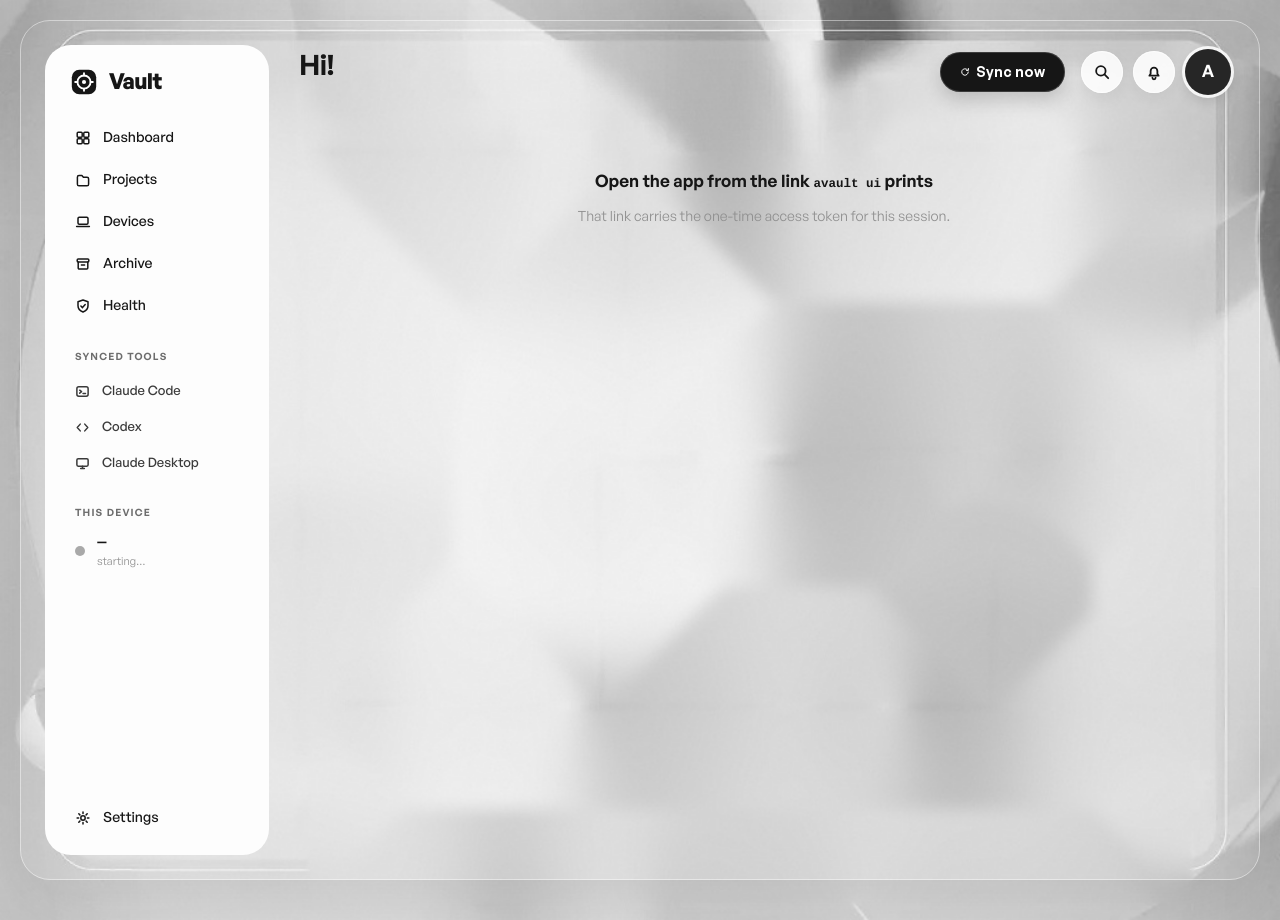
==== crates/vault-ui/web/index.html @ 8d6e1fef "Add the app: a local web UI over the sync engine, in the iDraft design New vault-ui crate serves a s" ====
<!DOCTYPE html>
<html lang="en">
<head>
<meta charset="utf-8">
<meta name="viewport" content="width=device-width, initial-scale=1">
<title>AI Session Vault</title>
<link rel="stylesheet" href="css/idraft-tokens.css">
<link rel="stylesheet" href="css/idraft-kit.css">
<link rel="stylesheet" href="css/app.css">
</head>
<body class="ids">
<!-- ============ icon sprite ============ -->
<svg width="0" height="0" style="position:absolute" aria-hidden="true">
  <defs>
    <symbol id="i-share" viewBox="0 0 16 16">
      <circle cx="3.4" cy="8" r="1.7"/><circle cx="12.4" cy="3.2" r="1.7"/><circle cx="12.4" cy="12.8" r="1.7"/>
      <path d="M5 7.2 10.8 4M5 8.8l5.8 3.2"/>
    </symbol>
    <symbol id="i-dots" viewBox="0 0 16 16">
      <circle cx="8" cy="3" r="1.15" fill="currentColor" stroke="none"/>
      <circle cx="8" cy="8" r="1.15" fill="currentColor" stroke="none"/>
      <circle cx="8" cy="13" r="1.15" fill="currentColor" stroke="none"/>
    </symbol>
    <symbol id="i-dots-h" viewBox="0 0 16 16">
      <circle cx="3" cy="8" r="1.1" fill="currentColor" stroke="none"/>
      <circle cx="8" cy="8" r="1.1" fill="currentColor" stroke="none"/>
      <circle cx="13" cy="8" r="1.1" fill="currentColor" stroke="none"/>
    </symbol>
    <symbol id="i-plus" viewBox="0 0 16 16"><path d="M8 3v10M3 8h10"/></symbol>
    <symbol id="i-search" viewBox="0 0 16 16"><circle cx="7" cy="7" r="4.2"/><path d="m10.2 10.2 3.3 3.3"/></symbol>
    <symbol id="i-bell" viewBox="0 0 16 16">
      <path d="M3.9 11.3h8.2l-1.1-1.7V7.1a3 3 0 0 0-6 0v2.5l-1.1 1.7Z"/>
      <path d="M6.6 13.1a1.4 1.4 0 0 0 2.8 0"/>
    </symbol>
    <symbol id="i-bell-dot" viewBox="0 0 16 16">
      <path d="M3.9 11.3h8.2l-1.1-1.7V7.1a3 3 0 0 0-6 0v2.5l-1.1 1.7Z"/>
      <path d="M6.6 13.1a1.4 1.4 0 0 0 2.8 0"/>
      <circle cx="12.4" cy="3.4" r="2.3" fill="currentColor" stroke="none"/>
    </symbol>
    <symbol id="i-dashboard" viewBox="0 0 16 16">
      <rect x="2.2" y="2.2" width="5" height="5" rx="1"/>
      <rect x="8.8" y="2.2" width="5" height="5" rx="1"/>
      <rect x="2.2" y="8.8" width="5" height="5" rx="1"/>
      <rect x="8.8" y="8.8" width="5" height="5" rx="1"/>
    </symbol>
    <symbol id="i-calendar" viewBox="0 0 16 16">
      <rect x="2.4" y="3.4" width="11.2" height="10.2" rx="1.6"/>
      <path d="M2.4 6.4h11.2M5.3 2.2v2.6M10.7 2.2v2.6"/>
      <path d="M5.2 9.1h1M7.5 9.1h1M9.8 9.1h1M5.2 11.2h1M7.5 11.2h1" stroke-width="1.3"/>
    </symbol>
    <symbol id="i-tasks" viewBox="0 0 16 16">
      <rect x="2.3" y="2.3" width="11.4" height="11.4" rx="2"/>
      <path d="m4.9 8 2 2 4.2-4.4"/>
    </symbol>
    <symbol id="i-stats" viewBox="0 0 16 16">
      <path d="M2.3 13.4V2.6M2.3 13.4h11.4"/>
      <path d="m4.5 10.7 3-3.2 2.2 2.1 4-4.6"/>
    </symbol>
    <symbol id="i-docs" viewBox="0 0 16 16">
      <path d="M2.4 5.2A1.6 1.6 0 0 1 4 3.6h2.9l1.5 1.6H12a1.6 1.6 0 0 1 1.6 1.6v5.4A1.6 1.6 0 0 1 12 13.8H4a1.6 1.6 0 0 1-1.6-1.6V5.2Z"/>
    </symbol>
    <symbol id="i-slack" viewBox="0 0 16 16">
      <rect x="2.2" y="6.5" width="4.2" height="2.2" rx="1.1"/>
      <rect x="9.6" y="7.3" width="4.2" height="2.2" rx="1.1"/>
      <rect x="6.5" y="2.2" width="2.2" height="4.2" rx="1.1"/>
      <rect x="7.3" y="9.6" width="2.2" height="4.2" rx="1.1"/>
      <circle cx="4.3" cy="4.3" r="1.1" fill="currentColor" stroke="none"/>
      <circle cx="11.7" cy="11.7" r="1.1" fill="currentColor" stroke="none"/>
    </symbol>
    <symbol id="i-notion" viewBox="0 0 16 16">
      <rect x="2.3" y="2.3" width="11.4" height="11.4" rx="1.6"/>
      <path d="M5.2 11.4V4.9l5.5 6.2V4.9"/>
    </symbol>
    <symbol id="i-plugin" viewBox="0 0 16 16">
      <circle cx="8" cy="8" r="6" stroke-dasharray="2.2 2.1"/>
      <path d="M8 5.3v5.4M5.3 8h5.4"/>
    </symbol>
    <symbol id="i-settings" viewBox="0 0 16 16">
      <circle cx="8" cy="8" r="2.2"/>
      <path d="M8 2.1v1.5M8 12.4v1.5M2.1 8h1.5M12.4 8h1.5M3.8 3.8l1.1 1.1M11.1 11.1l1.1 1.1M12.2 3.8l-1.1 1.1M4.9 11.1l-1.1 1.1"/>
    </symbol>
    <symbol id="i-pencil" viewBox="0 0 16 16">
      <path d="m3 13 .7-2.9 7.2-7.2a1.4 1.4 0 0 1 2 2l-7.2 7.2L3 13Z"/>
      <path d="m10.1 3.8 2.1 2.1"/>
    </symbol>
    <symbol id="i-check" viewBox="0 0 16 16"><path d="m3.4 8.4 3 3 6.2-6.8"/></symbol>
    <symbol id="i-chev-r" viewBox="0 0 16 16"><path d="m6 3.5 4.5 4.5L6 12.5"/></symbol>
    <symbol id="i-chev-d" viewBox="0 0 16 16"><path d="m3.5 6 4.5 4.5L12.5 6"/></symbol>
    <symbol id="i-download" viewBox="0 0 16 16"><path d="M8 2.2v7.6M4.9 7l3.1 3.1L11.1 7M2.8 13.4h10.4"/></symbol>
    <symbol id="i-grid" viewBox="0 0 16 16">
      <rect x="2.2" y="2.2" width="5" height="5" rx="0.8"/><rect x="8.8" y="2.2" width="5" height="5" rx="0.8"/>
      <rect x="2.2" y="8.8" width="5" height="5" rx="0.8"/><rect x="8.8" y="8.8" width="5" height="5" rx="0.8"/>
    </symbol>
    <symbol id="i-list" viewBox="0 0 16 16">
      <path d="M5.5 3.4h8M5.5 8h8M5.5 12.6h8"/>
      <rect x="2" y="2.4" width="2" height="2" rx="0.4" fill="currentColor" stroke="none"/>
      <rect x="2" y="7" width="2" height="2" rx="0.4" fill="currentColor" stroke="none"/>
      <rect x="2" y="11.6" width="2" height="2" rx="0.4" fill="currentColor" stroke="none"/>
    </symbol>
    <symbol id="i-gift" viewBox="0 0 16 16">
      <path d="M2.6 7.3h10.8v5.9a1 1 0 0 1-1 1H3.6a1 1 0 0 1-1-1V7.3Z"/>
      <path d="M2.2 4.9h11.6v2.4H2.2zM8 4.9v9.3"/>
      <path d="M8 4.9C6.9 4.9 5 4.6 5 3.4c0-1 .8-1.4 1.5-1.2C7.7 2.5 8 4.9 8 4.9ZM8 4.9c1.1 0 3-.3 3-1.5 0-1-.8-1.4-1.5-1.2C8.3 2.5 8 4.9 8 4.9Z"/>
    </symbol>
    <symbol id="i-medical" viewBox="0 0 16 16">
      <path d="M6.4 2.3h3.2v4.1h4.1v3.2h-4.1v4.1H6.4v-4.1H2.3V6.4h4.1V2.3Z"/>
    </symbol>
    <symbol id="i-wave" viewBox="0 0 16 16">
      <path d="m2 11.4 3.2-4 2.5 2.3L13.4 3"/>
      <circle cx="13.4" cy="3" r="1.4" fill="currentColor" stroke="none"/>
    </symbol>
    <symbol id="i-bars" viewBox="0 0 16 16">
      <path d="M2.4 13.4V2.6M2.4 13.4h11.2"/>
      <path d="M5 10.7V8.2M8 10.7V5.4M11 10.7V6.8"/>
      <path d="m5.2 5.7 3.2-2 3.6 1.4" stroke-width="1.2"/>
    </symbol>
    <symbol id="i-target" viewBox="0 0 16 16">
      <circle cx="8" cy="8" r="5.6"/><circle cx="8" cy="8" r="3.2"/><circle cx="8" cy="8" r="1" fill="currentColor" stroke="none"/>
    </symbol>
    <symbol id="i-dashed-ring" viewBox="0 0 16 16">
      <circle cx="8" cy="8" r="5.6" stroke-dasharray="1.9 1.7"/><circle cx="8" cy="8" r="1.2" fill="currentColor" stroke="none"/>
    </symbol>
    <symbol id="i-spiral" viewBox="0 0 16 16">
      <circle cx="8" cy="8" r="5.7"/><circle cx="8" cy="8" r="4.2"/><circle cx="8" cy="8" r="2.7"/><circle cx="8" cy="8" r="1.1" fill="currentColor" stroke="none"/>
    </symbol>
    <symbol id="i-trash" viewBox="0 0 16 16">
      <path d="M2.9 4.3h10.2M6.1 4.3V2.7h3.8v1.6"/>
      <path d="m4.1 4.3.7 8.6a1 1 0 0 0 1 .9h4.4a1 1 0 0 0 1-.9l.7-8.6"/>
      <path d="M6.6 6.8v3.9M9.4 6.8v3.9"/>
    </symbol>
    <symbol id="i-pin" viewBox="0 0 16 16">
      <path d="M9.2 2.5 13.5 6.8l-2.2.4-2.9 2.9.4 2.2-1.4 1.4-4.1-4.1 1.4-1.4 2.2.4L9.8 5.7l-.6-3.2Z"/>
      <path d="m6.4 9.6-3.5 3.5"/>
    </symbol>
  </defs>
</svg>
<svg width="0" height="0" style="position:absolute" aria-hidden="true"><defs>
  <symbol id="i-laptop" viewBox="0 0 16 16"><rect x="3" y="3.2" width="10" height="7" rx="1.2"/><path d="M1.6 12.6h12.8"/></symbol>
  <symbol id="i-lock" viewBox="0 0 16 16"><rect x="3.2" y="7" width="9.6" height="6.6" rx="1.6"/><path d="M5.4 7V5.2a2.6 2.6 0 0 1 5.2 0V7"/></symbol>
  <symbol id="i-copy" viewBox="0 0 16 16"><rect x="5.4" y="5.4" width="8" height="8" rx="1.6"/><path d="M10.6 5.4V4a1.4 1.4 0 0 0-1.4-1.4H4A1.4 1.4 0 0 0 2.6 4v5.2A1.4 1.4 0 0 0 4 10.6h1.4"/></symbol>
  <symbol id="i-x" viewBox="0 0 16 16"><path d="m3.6 3.6 8.8 8.8M12.4 3.6l-8.8 8.8"/></symbol>
  <symbol id="i-refresh" viewBox="0 0 16 16"><path d="M13.2 8A5.2 5.2 0 1 1 11.7 4.3"/><path d="M13.4 2.4v3h-3"/></symbol>
  <symbol id="i-pause" viewBox="0 0 16 16"><path d="M5.6 3.6v8.8M10.4 3.6v8.8"/></symbol>
  <symbol id="i-play" viewBox="0 0 16 16"><path d="M5 3.2v9.6l7.6-4.8L5 3.2Z"/></symbol>
  <symbol id="i-shield" viewBox="0 0 16 16"><path d="M8 2 3 3.8v3.9c0 3 2 5.2 5 6.3 3-1.1 5-3.3 5-6.3V3.8L8 2Z"/><path d="m5.9 8 1.6 1.6 2.7-3"/></symbol>
  <symbol id="i-archive" viewBox="0 0 16 16"><rect x="2.2" y="3" width="11.6" height="3" rx="1"/><path d="M3.2 6v6a1 1 0 0 0 1 1h7.6a1 1 0 0 0 1-1V6M6.4 9h3.2"/></symbol>
  <symbol id="i-terminal" viewBox="0 0 16 16"><rect x="2" y="3" width="12" height="10" rx="2"/><path d="m5 6.6 2 1.6-2 1.6M8.6 10h2.6"/></symbol>
  <symbol id="i-code" viewBox="0 0 16 16"><path d="m5.6 4.4-3.2 3.6 3.2 3.6M10.4 4.4l3.2 3.6-3.2 3.6"/></symbol>
  <symbol id="i-monitor" viewBox="0 0 16 16"><rect x="2" y="2.8" width="12" height="8" rx="1.4"/><path d="M6 13.4h4M8 10.8v2.6"/></symbol>
  <symbol id="i-warn" viewBox="0 0 16 16"><path d="M8 2.6 14 13H2L8 2.6Z"/><path d="M8 6.8v2.9M8 11.6v.1"/></symbol>
  <symbol id="i-vault" viewBox="0 0 32 32"><rect x="3" y="3" width="26" height="26" rx="8" fill="currentColor" stroke="none"/><circle cx="16" cy="16" r="7" fill="none" stroke="#fff" stroke-width="2"/><circle cx="16" cy="16" r="2.2" fill="#fff" stroke="none"/><path d="M16 9V6.6M16 25.4V23M9 16H6.6M25.4 16H23" stroke="#fff" stroke-width="2" stroke-linecap="round" fill="none"/></symbol>
</defs></svg>

<div class="stage" aria-hidden="true"></div>

<div class="shell">
  <aside class="sidebar" aria-label="Main navigation">
    <a class="brand" href="#/dashboard" aria-label="AI Session Vault">
      <svg class="brand__mark"><use href="#i-vault"/></svg>
      <span class="brand__name">Vault</span>
    </a>

    <nav class="ids-nav side-nav" aria-label="Primary">
      <a class="ids-nav__item" href="#/dashboard" data-route="dashboard"><svg class="ids-icon"><use href="#i-dashboard"/></svg><span>Dashboard</span></a>
      <a class="ids-nav__item" href="#/projects" data-route="projects"><svg class="ids-icon"><use href="#i-docs"/></svg><span>Projects</span></a>
      <a class="ids-nav__item" href="#/devices" data-route="devices"><svg class="ids-icon"><use href="#i-laptop"/></svg><span>Devices</span></a>
      <a class="ids-nav__item" href="#/archive" data-route="archive"><svg class="ids-icon"><use href="#i-archive"/></svg><span>Archive</span></a>
      <a class="ids-nav__item" href="#/health" data-route="health"><svg class="ids-icon"><use href="#i-shield"/></svg><span>Health</span></a>
    </nav>

    <p class="side-label">Synced tools</p>
    <ul class="side-list">
      <li><svg class="ids-icon"><use href="#i-terminal"/></svg><span>Claude Code</span></li>
      <li><svg class="ids-icon"><use href="#i-code"/></svg><span>Codex</span></li>
      <li><svg class="ids-icon"><use href="#i-monitor"/></svg><span>Claude Desktop</span></li>
    </ul>

    <p class="side-label">This device</p>
    <div class="side-device">
      <span class="team-dot" id="side-dot"></span>
      <div><b id="side-device-name">&mdash;</b><small id="side-device-state">starting&hellip;</small></div>
    </div>

    <a class="side-settings ids-nav__item" href="#/settings" data-route="settings"><svg class="ids-icon"><use href="#i-settings"/></svg><span>Settings</span></a>
  </aside>

  <section class="main">
    <header class="topbar">
      <div>
        <h1 class="greeting" id="greeting">Hi!</h1>
        <p class="subline" id="subline">&nbsp;</p>
      </div>
      <div class="top-actions">
        <button class="ids-btn ids-btn--dark ids-btn--lg" id="btn-sync" data-action="sync"><svg class="ids-icon ids-icon--xs"><use href="#i-refresh"/></svg><span>Sync now</span></button>
        <a class="ids-iconbtn" href="#/archive" aria-label="Search sessions"><svg class="ids-icon"><use href="#i-search"/></svg></a>
        <button class="ids-iconbtn" id="btn-bell" data-action="activity" aria-label="Recent activity"><svg class="ids-icon"><use href="#i-bell"/></svg><span class="bell-dot" id="bell-dot" hidden></span></button>
        <span class="avatar" id="avatar" aria-hidden="true">A</span>
      </div>
    </header>
    <div id="page" class="page" tabindex="-1"></div>
  </section>
</div>

<div id="modal-root"></div>
<div class="ids-toast" id="toast" role="status" aria-live="polite"></div>
<script src="js/app.js"></script>
</body>
</html>
---- crates/vault-ui/web/css/idraft-tokens.css ----
/* ==========================================================================
   iDraft UI Kit — Design Tokens
   Source of truth: reference/reference.png (1024×768)
   Every value here is measured from the reference or derived from it.
   ========================================================================== */

@font-face {
  font-family: "General Sans";
  src: url("../assets/fonts/general-sans-400.woff2") format("woff2");
  font-weight: 400;
  font-style: normal;
  font-display: swap;
}
@font-face {
  font-family: "General Sans";
  src: url("../assets/fonts/general-sans-500.woff2") format("woff2");
  font-weight: 500;
  font-style: normal;
  font-display: swap;
}
@font-face {
  font-family: "General Sans";
  src: url("../assets/fonts/general-sans-600.woff2") format("woff2");
  font-weight: 600;
  font-style: normal;
  font-display: swap;
}
@font-face {
  font-family: "General Sans";
  src: url("../assets/fonts/general-sans-700.woff2") format("woff2");
  font-weight: 700;
  font-style: normal;
  font-display: swap;
}

:root {
  /* ---- palette (sampled from reference) ---- */
  --id-ink:            #161616;   /* primary text */
  --id-ink-soft:       #2a2a2a;
  --id-ink-card:       #262626;   /* dark cards / active nav / projects */
  --id-ink-card-2:     #282828;
  --id-paper:          #fdfdfd;   /* solid cards + sidebar */
  --id-paper-warm:     #fefefe;
  --id-muted:          #8f8f8f;   /* secondary text on light */
  --id-muted-2:        #b3b3b3;   /* tertiary text / disabled */
  --id-on-dark:        #ffffff;
  --id-on-dark-muted:  #b9b9b9;
  --id-on-dark-faint:  #8a8a8a;
  --id-line:           #e9e9e9;
  --id-line-strong:    #d5d5d5;
  --id-dashed:         #9a9a9a;

  /* glass */
  --id-glass-shell:    rgba(255, 255, 255, 0.30);
  --id-glass-card:     rgba(255, 255, 255, 0.62);
  --id-glass-border:   rgba(255, 255, 255, 0.55);
  --id-glass-blur:     26px;

  /* stage */
  --id-stage:          #c9c9c9;
  --id-stage-deep:     #bdbdbd;

  /* accents (monochrome system) */
  --id-accent:         #161616;
  --id-accent-contrast:#ffffff;
  --id-success:        #1f1f1f;
  --id-study:          #a9a9a9;
  --id-project:        #c9c9c9;

  /* ---- radii ---- */
  --id-r-shell:        30px;
  --id-r-card:         22px;
  --id-r-panel:        20px;
  --id-r-tile:         12px;
  --id-r-pill:         999px;
  --id-r-menu:         10px;

  /* ---- type ---- */
  --id-font:           "General Sans", "Inter", "Segoe UI", system-ui, -apple-system, sans-serif;
  --id-font-display:   "General Sans", "Inter", "Segoe UI", system-ui, sans-serif;

  --id-fs-h1:          21.5px;
  --id-fs-title:       14.2px;   /* card titles */
  --id-fs-section:     14.2px;   /* section headings */
  --id-fs-nav:         13.6px;
  --id-fs-body:        12.5px;
  --id-fs-small:       10px;
  --id-fs-micro:       8px;
  --id-fs-nano:        7px;
  --id-fs-stat:        30px;
  --id-fs-mini:        22px;
  --id-fs-gauge:       18px;

  --id-lh-tight:       1.1;
  --id-lh-body:        1.28;
  --id-tracking-label: 0.09em;

  /* ---- shadows / effects ---- */
  --id-shadow-shell:   0 32px 90px rgba(0, 0, 0, 0.14), 0 2px 6px rgba(0, 0, 0, 0.04);
  --id-shadow-sidebar: 0 20px 45px rgba(0, 0, 0, 0.07), 0 1px 0 rgba(255, 255, 255, 0.9) inset;
  --id-shadow-card:    0 14px 34px rgba(0, 0, 0, 0.06);
  --id-shadow-dark:    0 16px 38px rgba(0, 0, 0, 0.16);
  --id-shadow-btn:     0 8px 18px rgba(0, 0, 0, 0.16);

  /* ---- spacing (4px base) ---- */
  --id-s1: 4px;
  --id-s2: 8px;
  --id-s3: 12px;
  --id-s4: 16px;
  --id-s5: 20px;
  --id-s6: 24px;
  --id-s7: 28px;
  --id-s8: 32px;
}
---- crates/vault-ui/web/css/idraft-kit.css ----
/* ==========================================================================
   iDraft UI Kit — reusable components
   All components are scoped under .ids (or .id-app) and driven by tokens.
   ========================================================================== */

.ids,
.ids *,
.ids *::before,
.ids *::after { box-sizing: border-box; }

.ids {
  font-family: var(--id-font);
  color: var(--id-ink);
  -webkit-font-smoothing: antialiased;
  text-rendering: geometricPrecision;
}

.ids :where(button) { font: inherit; color: inherit; border: 0; background: none; cursor: pointer; }
.ids :where(a) { color: inherit; text-decoration: none; }
.ids :where(ul) { margin: 0; padding: 0; list-style: none; }
.ids :where(p) { margin: 0; }
.ids :where(h1, h2, h3, h4) { margin: 0; font-weight: 600; }

/* ---------- icon ---------- */
.ids-icon {
  width: 16px;
  height: 16px;
  display: inline-block;
  flex: 0 0 auto;
  fill: none;
  stroke: currentColor;
  stroke-width: 1.6;
  stroke-linecap: round;
  stroke-linejoin: round;
}
.ids-icon--sm { width: 12px; height: 12px; }
.ids-icon--xs { width: 10px; height: 10px; }
.ids-icon--lg { width: 20px; height: 20px; }
.ids-icon--solid { fill: currentColor; stroke: none; }

/* ---------- surface / card ---------- */
.ids-card {
  background: var(--id-paper);
  border-radius: var(--id-r-card);
  box-shadow: var(--id-shadow-card);
  position: relative;
}
.ids-card--glass {
  background: var(--id-glass-card);
  border: 1px solid rgba(255, 255, 255, 0.38);
  -webkit-backdrop-filter: blur(18px) saturate(120%);
  backdrop-filter: blur(18px) saturate(120%);
  box-shadow: 0 14px 34px rgba(0, 0, 0, 0.05), inset 0 1px 0 rgba(255, 255, 255, 0.5);
}
.ids-card--dark {
  background: var(--id-ink-card);
  color: var(--id-on-dark);
  box-shadow: var(--id-shadow-dark);
}
.ids-card--panel { border-radius: var(--id-r-panel); }
.ids-card--flat { box-shadow: none; }

.ids-card__title {
  font-size: var(--id-fs-title);
  font-weight: 600;
  letter-spacing: -0.01em;
  line-height: 1.1;
}
.ids-card__sub {
  font-size: var(--id-fs-nano);
  color: var(--id-muted);
  line-height: 1.2;
}

/* ---------- buttons ---------- */
.ids-btn {
  display: inline-flex;
  align-items: center;
  justify-content: center;
  gap: 6px;
  height: 28px;
  padding: 0 14px;
  border-radius: var(--id-r-pill);
  font-size: 12px;
  font-weight: 600;
  line-height: 1;
  white-space: nowrap;
  transition: transform 0.15s ease, background 0.15s ease, box-shadow 0.15s ease;
}
.ids-btn:active { transform: translateY(1px) scale(0.99); }
.ids-btn--dark {
  background: var(--id-ink);
  color: var(--id-on-dark);
  box-shadow: var(--id-shadow-btn), inset 0 0 0 1px rgba(255, 255, 255, 0.16);
}
.ids-btn--dark:hover { background: #000; }
.ids-btn--ghost {
  background: transparent;
  color: var(--id-ink);
  box-shadow: inset 0 0 0 1px var(--id-ink);
}
.ids-btn--ghost:hover { background: rgba(0, 0, 0, 0.04); }
.ids-btn--light {
  background: var(--id-paper);
  color: var(--id-ink);
}
.ids-btn--sm { height: 24px; font-size: 10px; padding: 0 10px; }
.ids-btn--lg { height: 34px; font-size: 13px; padding: 0 18px; }

.ids-iconbtn {
  width: 37px;
  height: 37px;
  border-radius: 50%;
  display: inline-grid;
  place-items: center;
  background: rgba(255, 255, 255, 0.86);
  color: var(--id-ink);
  box-shadow: 0 6px 16px rgba(0, 0, 0, 0.05), inset 0 0 0 1px rgba(255, 255, 255, 0.7);
  transition: background 0.15s ease, transform 0.15s ease;
}
.ids-iconbtn:hover { background: #fff; }
.ids-iconbtn:active { transform: scale(0.96); }
.ids-iconbtn--dark { background: var(--id-ink); color: #fff; }
.ids-iconbtn--plain { background: transparent; box-shadow: none; }
.ids-iconbtn--sm { width: 28px; height: 28px; }
.ids-iconbtn--lg { width: 42px; height: 42px; }

/* ---------- avatar ---------- */
.ids-avatar {
  width: 36px;
  height: 36px;
  border-radius: 50%;
  overflow: hidden;
  display: block;
  background: #ddd;
  box-shadow: 0 0 0 2px rgba(255, 255, 255, 0.9), 0 6px 14px rgba(0, 0, 0, 0.12);
}
.ids-avatar img { width: 100%; height: 100%; object-fit: cover; display: block; }

/* ---------- nav ---------- */
.ids-nav { display: flex; flex-direction: column; gap: 2px; }
.ids-nav__item {
  display: flex;
  align-items: center;
  gap: 10px;
  height: 28px;
  padding: 0 12px;
  border-radius: var(--id-r-pill);
  color: var(--id-ink);
  font-family: var(--id-font);
  font-size: var(--id-fs-nav);
  font-weight: 500;
  line-height: 1;
  width: 100%;
  text-align: left;
  transition: background 0.15s ease, color 0.15s ease;
}
.ids-nav__item .ids-icon { width: 14px; height: 14px; stroke-width: 1.5; }
.ids-nav__item:hover { background: rgba(0, 0, 0, 0.045); }
.ids-nav__item.is-active {
  background: var(--id-ink-card);
  color: var(--id-on-dark);
  font-weight: 600;
  box-shadow: 0 3px 9px rgba(0, 0, 0, 0.12);
}
.ids-nav__label {
  font-size: var(--id-fs-micro);
  font-weight: 600;
  letter-spacing: var(--id-tracking-label);
  color: #6f6f6f;
  text-transform: uppercase;
}
.ids-nav__section { margin-top: 20px; }

/* ---------- checkbox ---------- */
.ids-check {
  width: 13px;
  height: 13px;
  border-radius: 50%;
  border: 1px solid #cfcfcf;
  display: inline-grid;
  place-items: center;
  flex: 0 0 auto;
  background: #fff;
  color: transparent;
  transition: background 0.15s ease, border-color 0.15s ease, color 0.15s ease;
}
.ids-check .ids-icon { width: 8px; height: 8px; stroke-width: 2.2; }
.ids-check.is-checked {
  background: var(--id-ink);
  border-color: var(--id-ink);
  color: #fff;
}
.ids-check-row {
  display: flex;
  align-items: center;
  gap: 9px;
  font-size: var(--id-fs-body);
  font-weight: 500;
  color: var(--id-ink);
  line-height: 1.2;
  cursor: pointer;
  user-select: none;
}
.ids-check-row.is-done { color: #8d8d8d; }

/* ---------- progress ring ---------- */
.ids-ring {
  position: relative;
  display: inline-grid;
  place-items: center;
  width: 22px;
  height: 22px;
}
.ids-ring svg { position: absolute; inset: 0; width: 100%; height: 100%; transform: rotate(-90deg); }
.ids-ring__track { fill: none; stroke: rgba(255, 255, 255, 0.22); stroke-width: 2; }
.ids-ring__value { fill: none; stroke: currentColor; stroke-width: 2; stroke-linecap: round; }
.ids-ring__text { font-size: 6px; font-weight: 600; letter-spacing: -0.02em; }

/* ---------- badge / dot ---------- */
.ids-dot {
  width: 6px;
  height: 6px;
  border-radius: 50%;
  background: var(--id-ink);
  display: inline-block;
  flex: 0 0 auto;
}
.ids-dot--muted { background: #8a8a8a; }
.ids-dot--faint { background: #bdbdbd; }
.ids-dot--light { background: #fff; }

.ids-legend { display: flex; align-items: center; gap: 6px; font-size: 8px; color: var(--id-ink); }
.ids-legend .ids-dot { width: 5px; height: 5px; }

/* ---------- pill / tag ---------- */
.ids-pill {
  display: inline-flex;
  align-items: center;
  gap: 5px;
  height: 18px;
  padding: 0 8px;
  border-radius: 999px;
  font-size: 8px;
  font-weight: 500;
  background: rgba(0, 0, 0, 0.06);
}

/* ---------- chart ---------- */
.ids-chart { position: relative; width: 100%; height: 100%; }
.ids-chart svg { display: block; width: 100%; height: 100%; overflow: visible; }
.ids-chart__axis { fill: none; stroke: #1c1c1c; stroke-width: 1; }
.ids-chart__study { fill: none; stroke: #b4b4b4; stroke-width: 1.6; stroke-linecap: round; stroke-linejoin: round; }
.ids-chart__sport { fill: none; stroke: #171717; stroke-width: 1.9; stroke-linecap: round; stroke-linejoin: round; }
.ids-chart__grid { stroke: #ededed; stroke-width: 0.6; }
.ids-chart__tooltip {
  position: absolute;
  background: #111;
  color: #fff;
  font-size: 8px;
  font-weight: 600;
  padding: 3px 6px;
  border-radius: 3px;
  line-height: 1;
  box-shadow: 0 3px 8px rgba(0, 0, 0, 0.18);
}
.ids-chart__tooltip::after {
  content: "";
  position: absolute;
  left: 50%;
  bottom: -3px;
  width: 6px;
  height: 6px;
  background: #111;
  transform: translateX(-50%) rotate(45deg);
  border-radius: 1px;
}
.ids-chart__days {
  display: flex;
  justify-content: space-between;
  align-items: center;
  font-size: 10px;
  font-weight: 600;
  color: #1b1b1b;
}
.ids-chart__day { display: grid; place-items: center; width: 20px; height: 20px; }
.ids-chart__day.is-active {
  background: #111;
  color: #fff;
  border-radius: 50%;
}

/* ---------- gauge ---------- */
.ids-gauge {
  position: relative;
  display: grid;
  place-items: center;
  width: 93px;
  height: 93px;
}
.ids-gauge svg { position: absolute; inset: 0; width: 100%; height: 100%; }
.ids-gauge__ring { fill: none; stroke-linecap: round; }
.ids-gauge__center { position: relative; text-align: center; }
.ids-gauge__value { font-size: 18px; font-weight: 600; letter-spacing: -0.03em; line-height: 1; }
.ids-gauge__label { font-size: 6px; color: #7a7a7a; line-height: 1.2; margin-top: 1px; }

/* ---------- task card ---------- */
.ids-task {
  width: 135px;
  height: 141px;
  background: var(--id-paper);
  border-radius: 20px;
  padding: 16px 16px 14px;
  position: relative;
  box-shadow: var(--id-shadow-card);
  display: flex;
  flex-direction: column;
}
.ids-task__top { display: flex; align-items: flex-start; justify-content: space-between; }
.ids-task__icon { width: 17px; height: 17px; }
.ids-task__dots { color: #1a1a1a; letter-spacing: 1px; font-size: 13px; line-height: 1; }
.ids-task__title {
  margin-top: 22px;
  font-size: var(--id-fs-body);
  font-weight: 500;
  line-height: 1.32;
  letter-spacing: -0.01em;
  color: #151515;
  max-width: 105px;
}
.ids-task__date { margin-top: auto; font-size: 7px; color: #9a9a9a; font-weight: 500; }
.ids-task__bell {
  position: absolute;
  right: 0;
  bottom: 0;
  width: 42px;
  height: 40px;
  border-radius: 14px 0 20px 0;
  background: #262626;
  color: #fff;
  display: grid;
  place-items: center;
}
.ids-task__bell .ids-icon { width: 15px; height: 15px; }
.ids-task__bell--outline {
  background: transparent;
  color: #1b1b1b;
  border: 1px solid #dcdcdc;
  border-radius: 50%;
  width: 20px;
  height: 20px;
  right: 16px;
  bottom: 14px;
}
.ids-task__bell--outline .ids-icon { width: 12px; height: 12px; }

/* ---------- add task ---------- */
.ids-addtask {
  width: 134px;
  height: 140px;
  border: 1px dashed var(--id-dashed);
  border-radius: 22px;
  display: flex;
  align-items: center;
  justify-content: center;
  gap: 8px;
  color: #1b1b1b;
  font-size: var(--id-fs-body);
  font-weight: 500;
  background: rgba(255, 255, 255, 0.06);
  transition: background 0.15s ease, border-color 0.15s ease;
}
.ids-addtask:hover { background: rgba(255, 255, 255, 0.28); border-color: #5c5c5c; }
.ids-addtask .ids-icon { width: 14px; height: 14px; stroke-width: 1.5; }

/* ---------- project card ---------- */
.ids-project {
  background: var(--id-ink-card);
  color: #fff;
  border-radius: 18px;
  padding: 21px 23px;
  position: relative;
  box-shadow: var(--id-shadow-dark);
  overflow: hidden;
}
.ids-project__head { display: flex; align-items: flex-start; justify-content: space-between; gap: 8px; }
.ids-project__title { font-size: 13.4px; font-weight: 600; letter-spacing: -0.01em; line-height: 1.1; }
.ids-project__ring { color: #fff; margin-top: 2px; }
.ids-project__meta { display: flex; align-items: center; gap: 5px; font-size: 7.5px; color: #cfcfcf; margin-top: 9px; }
.ids-project__meta .ids-dot { width: 4px; height: 4px; background: #fff; }
.ids-project__desc { font-size: 7.5px; line-height: 1.35; color: #c7c7c7; margin-top: 10px; max-width: 190px; }
.ids-project__desc b { font-weight: 600; color: #e9e9e9; }

/* ---------- menu ---------- */
.ids-menu {
  width: 66px;
  background: #262626;
  color: #fff;
  border-radius: 9px;
  padding: 7px 0;
  box-shadow: 0 12px 26px rgba(0, 0, 0, 0.24);
  font-size: 7.5px;
  font-weight: 500;
}
.ids-menu__item {
  display: flex;
  align-items: center;
  justify-content: space-between;
  padding: 3px 8px 3px 10px;
  line-height: 1.2;
  width: 100%;
  color: #fff;
}
.ids-menu__item:hover { background: rgba(255, 255, 255, 0.08); }
.ids-menu__item .ids-icon { width: 8px; height: 8px; opacity: 0.9; }

/* ---------- segmented control / view toggle ---------- */
.ids-segment { display: inline-flex; align-items: center; gap: 8px; }
.ids-segment__btn {
  width: 17px; height: 17px;
  display: grid; place-items: center;
  color: #1a1a1a;
  border-radius: 4px;
}
.ids-segment__btn.is-active { background: #161616; color: #fff; }

/* ---------- stat block ---------- */
.ids-stat { display: flex; align-items: flex-start; gap: 8px; }
.ids-stat__value { font-size: var(--id-fs-stat); font-weight: 600; line-height: 0.85; letter-spacing: -0.04em; }
.ids-stat__label { font-size: 7.5px; line-height: 1.35; color: var(--id-on-dark-muted); padding-top: 4px; }

/* ---------- misc ---------- */
.ids-divider-v { width: 1px; align-self: stretch; background: rgba(255, 255, 255, 0.14); }
.ids-hr { height: 1px; background: var(--id-line); border: 0; margin: 0; }
.ids-muted { color: var(--id-muted); }
.ids-caps { font-size: var(--id-fs-micro); font-weight: 600; letter-spacing: var(--id-tracking-label); text-transform: uppercase; }
.ids-sr-only {
  position: absolute; width: 1px; height: 1px; padding: 0; margin: -1px;
  overflow: hidden; clip: rect(0, 0, 0, 0); white-space: nowrap; border: 0;
}

/* focus */
.ids :focus-visible { outline: 2px solid #161616; outline-offset: 2px; border-radius: 6px; }
.ids-card--dark :focus-visible, .ids-project :focus-visible { outline-color: #fff; }
---- crates/vault-ui/web/css/app.css ----
/* ==========================================================================
   AI Session Vault - app layout, in the iDraft design language
   (monochrome, glass shell, white sidebar, dark cards, pill buttons)
   ========================================================================== */
html, body { margin: 0; height: 100%; }
body {
  background: #b9b9b9 url("../assets/stage-bg.jpg") center / cover no-repeat fixed;
  font-family: var(--id-font);
  color: var(--id-ink);
  font-size: 14px;
  line-height: 1.35;
  overflow: hidden;
}
.stage { position: fixed; inset: 0; z-index: 0; }
button { cursor: pointer; }
h1, h2, h3, p { margin: 0; }

/* ---------------- shell ---------------- */
.shell {
  position: relative; z-index: 1;
  margin: 20px; height: calc(100vh - 40px);
  border: 1px solid rgba(255, 255, 255, 0.45);
  border-radius: var(--id-r-shell);
  padding: 24px;
  display: grid; grid-template-columns: 224px minmax(0, 1fr); gap: 26px;
  box-shadow: 0 30px 80px rgba(0, 0, 0, 0.10);
}

/* ---------------- sidebar ---------------- */
.sidebar {
  background: var(--id-paper); border-radius: 26px;
  padding: 22px 16px 18px; display: flex; flex-direction: column; min-height: 0; overflow: auto;
}
.brand { display: flex; align-items: center; gap: 10px; padding: 0 8px 22px; }
.brand__mark { width: 30px; height: 30px; color: var(--id-ink); }
.brand__name { font-size: 22px; font-weight: 700; letter-spacing: -0.03em; }
.side-nav { gap: 4px; }
.ids-nav__item { height: 38px; gap: 12px; padding: 0 14px; font-size: 14px; }
.ids-nav__item .ids-icon { width: 16px; height: 16px; }
.side-label { margin: 26px 0 10px 14px; font-size: 10px; font-weight: 600; letter-spacing: 0.12em; text-transform: uppercase; color: #6d6d6d; }
.side-list { display: flex; flex-direction: column; gap: 2px; }
.side-list li { display: flex; align-items: center; gap: 12px; height: 34px; padding: 0 14px; font-size: 13px; font-weight: 500; color: #3a3a3a; }
.side-list .ids-icon { width: 15px; height: 15px; }
.side-device { display: flex; align-items: center; gap: 12px; padding: 4px 14px; }
.side-device b { display: block; font-size: 13px; font-weight: 600; }
.side-device small { display: block; font-size: 11px; color: var(--id-muted); margin-top: 2px; }
.team-dot { width: 10px; height: 10px; border-radius: 50%; background: #a9a9a9; flex: none; }
.team-dot.is-live { background: #161616; box-shadow: 0 0 0 4px rgba(22, 22, 22, 0.12); }
.team-dot.is-busy { animation: pulse 1.2s ease-in-out infinite; background: #161616; }
.side-settings { margin-top: auto; }
@keyframes pulse { 50% { box-shadow: 0 0 0 7px rgba(22, 22, 22, 0); transform: scale(1.15); } }

/* ---------------- main ---------------- */
.main { min-width: 0; display: flex; flex-direction: column; min-height: 0; }
.topbar { display: flex; align-items: flex-start; justify-content: space-between; gap: 16px; padding: 4px 4px 18px; }
.greeting { font-size: 28px; line-height: 1.15; font-weight: 600; letter-spacing: -0.02em; }
.subline { margin-top: 4px; font-size: 13px; color: #4a4a4a; }
.top-actions { display: flex; align-items: center; gap: 10px; }
.top-actions .ids-btn { margin-right: 6px; }
.ids-iconbtn { width: 42px; height: 42px; position: relative; }
.ids-iconbtn .ids-icon { width: 18px; height: 18px; }
.bell-dot { position: absolute; top: 9px; right: 10px; width: 8px; height: 8px; border-radius: 50%; background: #161616; box-shadow: 0 0 0 2px #fff; }
.avatar { width: 46px; height: 46px; border-radius: 50%; display: grid; place-items: center; background: var(--id-ink-card); color: #fff; font-weight: 600; font-size: 17px; box-shadow: 0 0 0 3px rgba(255,255,255,.85), 0 6px 14px rgba(0,0,0,.14); }
.ids-btn { height: 34px; font-size: 13px; }
.ids-btn--lg { height: 40px; padding: 0 20px; font-size: 14px; }
.ids-btn--sm { height: 28px; font-size: 12px; padding: 0 12px; }
.ids-btn[disabled] { opacity: .45; cursor: default; }
.ids-btn.is-busy { pointer-events: none; opacity: .8; }

.page { flex: 1; min-height: 0; overflow: auto; padding: 4px 6px 20px 4px; outline: none; scrollbar-width: thin; scrollbar-color: rgba(0,0,0,.25) transparent; }
.page > * { animation: rise .35s ease both; }
@keyframes rise { from { opacity: 0; transform: translateY(8px); } }

/* ---------------- cards / grid ---------------- */
.grid { display: grid; grid-template-columns: repeat(12, minmax(0, 1fr)); gap: 20px; }
.c4 { grid-column: span 4; } .c5 { grid-column: span 5; } .c6 { grid-column: span 6; } .c7 { grid-column: span 7; } .c8 { grid-column: span 8; } .c12 { grid-column: span 12; }
.card { border-radius: 26px; padding: 22px 24px; position: relative; min-width: 0; }
.card.ids-card--glass { background: rgba(255,255,255,.62); }
.card__head { display: flex; align-items: flex-start; justify-content: space-between; gap: 10px; }
.card__title { font-size: 17px; font-weight: 600; letter-spacing: -0.01em; }
.tool { width: 30px; height: 30px; display: grid; place-items: center; border-radius: 50%; color: inherit; }
.tool:hover { background: rgba(127,127,127,.18); }
.tool .ids-icon { width: 16px; height: 16px; }
.section-head { display: flex; align-items: center; justify-content: space-between; margin: 26px 4px 14px; }
.section-head h2 { font-size: 18px; font-weight: 600; letter-spacing: -.01em; }
.muted { color: var(--id-muted); }
.small { font-size: 12px; }

/* overview (dark) */
.ov { min-height: 288px; display: flex; flex-direction: column; }
.ov__stats { display: flex; align-items: center; gap: 22px; margin: 22px 0 14px; }
.ov__stat { display: flex; align-items: flex-start; gap: 10px; }
.ov__num { font-size: 46px; font-weight: 600; line-height: .85; letter-spacing: -0.045em; }
.ov__lbl { font-size: 11.5px; line-height: 1.3; color: var(--id-on-dark-muted); padding-top: 3px; }
.ov__div { width: 1px; align-self: stretch; background: rgba(255,255,255,.16); }
.ov__bar { height: 4px; border-radius: 4px; background: rgba(255,255,255,.14); margin-bottom: 18px; overflow: hidden; }
.ov__bar span { display: block; height: 100%; background: #fff; border-radius: 4px; transition: width .6s ease; }
.mini-row { display: grid; grid-template-columns: repeat(3, 1fr); gap: 10px; margin-top: auto; }
.mini { background: #ededed; color: var(--id-ink); border-radius: 16px; padding: 12px 8px 10px; text-align: center; display: grid; justify-items: center; gap: 3px; }
.mini:nth-child(1) { background: #cfcfcf; }
.mini .ids-icon { width: 20px; height: 20px; stroke-width: 1.4; }
.mini b { font-size: 24px; font-weight: 600; letter-spacing: -.03em; line-height: 1; }
.mini span { font-size: 10.5px; color: #555; }

/* activity chart */
.act { min-height: 288px; display: flex; flex-direction: column; }
.legend { display: flex; gap: 16px; margin: 12px 0 6px; }
.legend .ids-legend { font-size: 12px; } .legend .ids-dot { width: 7px; height: 7px; }
.act__chart { position: relative; flex: 1; min-height: 120px; }
.act__chart svg { position: absolute; inset: 0; width: 100%; height: 100%; overflow: visible; }
.act__tip { position: absolute; transform: translate(-50%, -140%); background: #111; color: #fff; font-size: 11px; font-weight: 600; padding: 4px 8px; border-radius: 6px; white-space: nowrap; }
.act__tip::after { content: ""; position: absolute; left: 50%; bottom: -3px; width: 7px; height: 7px; background: #111; transform: translateX(-50%) rotate(45deg); border-radius: 1px; }
.act__days { display: flex; justify-content: space-between; margin-top: 10px; }
.act__days .ids-chart__day { width: 26px; height: 26px; font-size: 12px; }
.act__empty { position: absolute; inset: 0; display: grid; place-items: center; font-size: 12px; color: var(--id-muted); text-align: center; padding: 0 20px; }

/* storage gauge */
.sto { min-height: 288px; display: flex; flex-direction: column; }
.sto__body { display: flex; align-items: center; gap: 22px; margin-top: 10px; flex: 1; }
.sto .ids-gauge { width: 132px; height: 132px; flex: none; }
.sto .ids-gauge__value { font-size: 26px; } .sto .ids-gauge__label { font-size: 10px; }
.sto__legend { display: grid; gap: 9px; font-size: 12.5px; }
.sto__legend div { display: flex; align-items: center; gap: 8px; }
.sto__legend b { font-weight: 600; }
.sto__foot { display: flex; align-items: center; gap: 10px; margin-top: 12px; }
.ids-btn--ghost { box-shadow: inset 0 0 0 1.5px var(--id-ink); }

/* health checklist */
.chk { min-height: 250px; }
.chk__rows { display: grid; gap: 13px; margin-top: 18px; }
.chk__row { display: flex; align-items: flex-start; gap: 11px; font-size: 13.5px; font-weight: 500; line-height: 1.25; }
.chk__row .ids-check { width: 18px; height: 18px; margin-top: 1px; }
.chk__row .ids-check .ids-icon { width: 11px; height: 11px; }
.chk__row > div { min-width: 0; overflow-wrap: anywhere; }
.grid > * { min-width: 0; }
.kv dd { overflow-wrap: anywhere; }
.chk__row small { display: block; font-weight: 400; color: var(--id-muted); font-size: 11.5px; margin-top: 2px; }
.chk__row.is-warn .ids-check { border-color: #161616; color: #161616; }
.chk__row.is-info { color: #8d8d8d; }
.ring { position: relative; width: 40px; height: 40px; display: grid; place-items: center; font-size: 11px; font-weight: 600; }
.ring svg { position: absolute; inset: 0; width: 100%; height: 100%; transform: rotate(-90deg); }
.ring .t { fill: none; stroke: #e2e2e2; stroke-width: 3; } .ring .v { fill: none; stroke: #161616; stroke-width: 3; stroke-linecap: round; transition: stroke-dasharray .6s ease; }

/* in-process cards */
.proc { display: grid; grid-template-columns: repeat(auto-fill, minmax(190px, 1fr)); gap: 18px; align-content: start; }
.tcard { background: var(--id-paper); border-radius: 24px; padding: 20px 20px 18px; min-height: 176px; position: relative; box-shadow: var(--id-shadow-card); display: flex; flex-direction: column; overflow: hidden; }
.tcard--dark { background: var(--id-ink-card); color: #fff; box-shadow: var(--id-shadow-dark); }
.tcard__top { display: flex; align-items: flex-start; justify-content: space-between; }
.tcard__top .ids-icon { width: 22px; height: 22px; }
.tcard__title { margin-top: 18px; font-size: 15px; font-weight: 500; line-height: 1.28; letter-spacing: -0.01em; max-width: 150px; }
.tcard__meta { margin-top: auto; font-size: 11.5px; color: #9a9a9a; font-weight: 500; }
.tcard--dark .tcard__meta { color: #aaa; }
.tcard__corner { position: absolute; right: 0; bottom: 0; width: 54px; height: 50px; border-radius: 18px 0 24px 0; background: #262626; color: #fff; display: grid; place-items: center; }
.tcard__corner .ids-icon { width: 18px; height: 18px; }
.tcard__corner:hover { background: #000; }
.tcard__nums { display: flex; gap: 18px; margin-top: 16px; }
.tcard__nums b { display: block; font-size: 26px; font-weight: 600; letter-spacing: -.03em; line-height: 1; }
.tcard__nums span { font-size: 11px; color: #bbb; }
.progress { height: 5px; border-radius: 5px; background: #e6e6e6; margin-top: 14px; overflow: hidden; }
.progress span { display: block; height: 100%; width: 0; background: #161616; border-radius: 5px; transition: width .3s ease; }
.addcard { min-height: 176px; border: 1.5px dashed var(--id-dashed); border-radius: 26px; display: flex; align-items: center; justify-content: center; gap: 10px; font-size: 15px; font-weight: 500; background: rgba(255,255,255,.08); transition: background .15s, border-color .15s; }
.addcard:hover { background: rgba(255,255,255,.35); border-color: #444; }
.addcard .ids-icon { width: 18px; height: 18px; }

/* project cards */
.pgrid { display: grid; grid-template-columns: repeat(auto-fill, minmax(280px, 1fr)); gap: 18px; }
.pcard { background: var(--id-ink-card); color: #fff; border-radius: 24px; padding: 22px 24px; box-shadow: var(--id-shadow-dark); position: relative; min-width: 0; }
.pcard__head { display: flex; justify-content: space-between; align-items: flex-start; gap: 10px; }
.pcard__title { font-size: 16px; font-weight: 600; letter-spacing: -.01em; overflow: hidden; text-overflow: ellipsis; white-space: nowrap; }
.pcard__meta { display: flex; align-items: center; gap: 7px; font-size: 12px; color: #cfcfcf; margin-top: 10px; }
.pcard__meta .ids-dot { background: #fff; width: 6px; height: 6px; }
.pcard__path { margin-top: 12px; font-size: 11.5px; color: #bdbdbd; line-height: 1.4; word-break: break-all; }
.pcard__path b { color: #eee; font-weight: 600; }
.pcard .ring { width: 34px; height: 34px; color: #fff; font-size: 9px; }
.pcard .ring .t { stroke: rgba(255,255,255,.22); } .pcard .ring .v { stroke: #fff; }
.pcard--dim { opacity: .7; }

/* toolbar + tables */
.toolbar { display: flex; align-items: center; gap: 12px; margin-bottom: 16px; flex-wrap: wrap; }
.input { height: 42px; border-radius: 999px; border: 0; background: rgba(255,255,255,.85); padding: 0 18px; font: inherit; font-size: 14px; color: var(--id-ink); box-shadow: inset 0 0 0 1px rgba(0,0,0,.06); outline: none; min-width: 0; }
.input:focus { box-shadow: inset 0 0 0 1.5px var(--id-ink); }
.input--grow { flex: 1; min-width: 220px; }
.select { appearance: none; padding-right: 34px; background-image: url("data:image/svg+xml,%3Csvg xmlns='http://www.w3.org/2000/svg' width='12' height='12' viewBox='0 0 16 16' fill='none' stroke='%23161616' stroke-width='1.8' stroke-linecap='round'%3E%3Cpath d='m3.5 6 4.5 4.5L12.5 6'/%3E%3C/svg%3E"); background-repeat: no-repeat; background-position: right 14px center; }
.seg { display: inline-flex; background: rgba(255,255,255,.6); border-radius: 999px; padding: 4px; gap: 2px; }
.seg button { width: 32px; height: 30px; border-radius: 999px; display: grid; place-items: center; }
.seg button.is-active { background: #161616; color: #fff; }
.seg .ids-icon { width: 15px; height: 15px; }

.list { display: grid; gap: 10px; }
.row { background: rgba(255,255,255,.78); border-radius: 20px; padding: 14px 20px; display: grid; grid-template-columns: minmax(0, 2.2fr) repeat(3, minmax(70px, .7fr)) auto; gap: 16px; align-items: center; }
.row b { font-weight: 600; } .row .small { color: var(--id-muted); }
.row__title { overflow: hidden; text-overflow: ellipsis; white-space: nowrap; }
.chip { display: inline-flex; align-items: center; height: 24px; padding: 0 10px; border-radius: 999px; background: rgba(0,0,0,.07); font-size: 11.5px; font-weight: 500; }
.chip--dark { background: #161616; color: #fff; }

/* devices */
.dgrid { display: grid; grid-template-columns: repeat(auto-fill, minmax(300px, 1fr)); gap: 18px; }
.dcard { background: var(--id-paper); border-radius: 26px; padding: 22px 24px; box-shadow: var(--id-shadow-card); display: grid; gap: 10px; }
.dcard.is-me { background: var(--id-ink-card); color: #fff; }
.dcard__top { display: flex; justify-content: space-between; align-items: center; }
.dcard h3 { font-size: 17px; font-weight: 600; }
.kv { display: grid; grid-template-columns: auto 1fr; gap: 6px 14px; font-size: 12.5px; }
.kv dt { color: var(--id-muted); } .kv dd { margin: 0; font-weight: 500; text-align: right; }
.dcard.is-me .kv dt { color: #aaa; }

/* archive */
.arch { display: grid; grid-template-columns: minmax(280px, 420px) minmax(0, 1fr); gap: 20px; min-height: 0; }
.arch > *, .hits, .hit, #viewer { min-width: 0; }
.hits { display: grid; gap: 10px; align-content: start; }
.hit { background: rgba(255,255,255,.78); border-radius: 18px; padding: 14px 16px; text-align: left; border: 0; display: block; width: 100%; transition: background .15s, transform .15s; }
.hit:hover { background: #fff; } .hit.is-active { background: #161616; color: #fff; }
.hit__top { display: flex; justify-content: space-between; gap: 8px; font-size: 11px; color: var(--id-muted); }
.hit.is-active .hit__top { color: #bbb; }
.hit__title { font-weight: 600; font-size: 14px; margin: 5px 0 3px; overflow: hidden; text-overflow: ellipsis; white-space: nowrap; }
.hit__snip { font-size: 12px; color: #666; overflow: hidden; display: -webkit-box; -webkit-line-clamp: 2; -webkit-box-orient: vertical; }
.hit.is-active .hit__snip { color: #ccc; }
.viewer { background: rgba(255,255,255,.7); border-radius: 26px; padding: 22px 24px; min-height: 380px; display: flex; flex-direction: column; min-width: 0; }
.viewer__head { display: flex; justify-content: space-between; gap: 12px; align-items: flex-start; margin-bottom: 14px; }
.viewer__head h2 { font-size: 18px; }
.msgs { display: grid; gap: 10px; overflow: auto; max-height: calc(100vh - 340px); padding-right: 6px; }
.msg { border-radius: 16px; padding: 11px 15px; background: #fff; font-size: 13.5px; white-space: pre-wrap; overflow-wrap: anywhere; }
.msg.user { background: #161616; color: #fff; }
.msg small { display: block; font-size: 10.5px; opacity: .6; margin-bottom: 3px; font-weight: 600; letter-spacing: .06em; text-transform: uppercase; }

/* settings / forms */
.stack { display: grid; gap: 18px; }
.tags { display: flex; flex-wrap: wrap; gap: 8px; margin-top: 10px; }
.tag { display: inline-flex; align-items: center; gap: 6px; height: 30px; padding: 0 8px 0 14px; border-radius: 999px; background: rgba(0,0,0,.07); font-size: 12.5px; font-weight: 500; }
.tag button { width: 20px; height: 20px; border-radius: 50%; display: grid; place-items: center; }
.tag button:hover { background: rgba(0,0,0,.12); }
.tag .ids-icon { width: 10px; height: 10px; }
.tag.is-fixed { padding-right: 14px; }
.inline { display: flex; gap: 10px; margin-top: 12px; }
.mono { font-family: ui-monospace, "Cascadia Mono", Consolas, monospace; font-size: 12.5px; }

/* empty + modal + toast */
.empty { display: grid; place-items: center; text-align: center; gap: 14px; padding: 46px 20px; color: var(--id-muted); }
.empty h3 { color: var(--id-ink); font-size: 17px; }
.modal-bg { position: fixed; inset: 0; z-index: 50; background: rgba(20,20,20,.38); backdrop-filter: blur(6px); display: grid; place-items: center; animation: fade .2s ease; }
@keyframes fade { from { opacity: 0; } }
.modal { width: min(460px, calc(100vw - 40px)); background: var(--id-paper); border-radius: 28px; padding: 28px; box-shadow: 0 40px 100px rgba(0,0,0,.3); animation: rise .25s ease; }
.modal h2 { font-size: 20px; margin-bottom: 8px; }
.modal p { color: #555; font-size: 13.5px; }
.code { margin: 20px 0; padding: 18px; border-radius: 18px; background: #161616; color: #fff; text-align: center; font-size: 20px; font-weight: 600; letter-spacing: .08em; word-break: break-all; }
.modal__actions { display: flex; gap: 10px; justify-content: flex-end; margin-top: 18px; }
.ids-toast { position: fixed; left: 50%; bottom: 28px; transform: translate(-50%, 20px); opacity: 0; z-index: 60; background: #161616; color: #fff; padding: 12px 20px; border-radius: 999px; font-size: 13px; font-weight: 500; box-shadow: 0 12px 30px rgba(0,0,0,.28); transition: all .25s ease; pointer-events: none; max-width: 80vw; }
.ids-toast.is-visible { opacity: 1; transform: translate(-50%, 0); }
.popover { position: fixed; z-index: 40; top: 86px; right: 70px; width: 360px; max-height: 70vh; overflow: auto; background: var(--id-paper); border-radius: 22px; padding: 18px; box-shadow: 0 30px 70px rgba(0,0,0,.25); animation: rise .2s ease; }
.popover h3 { font-size: 15px; margin-bottom: 10px; }
.pop-row { padding: 10px 0; border-top: 1px solid var(--id-line); font-size: 12.5px; }
.pop-row:first-of-type { border-top: 0; }

/* ---------------- loaders (from the loader sheet: circle, dots, fade circle, ball) ---------------- */
.ld { display: inline-block; position: relative; width: 22px; height: 22px; color: currentColor; flex: none; }
.ld--lg { width: 40px; height: 40px; }
.ld-circle { border-radius: 50%; border: 2.5px solid rgba(127,127,127,.3); border-top-color: currentColor; animation: spin .85s linear infinite; }
.ld-dots { width: 30px; height: 10px; }
.ld-dots::before, .ld-dots::after, .ld-dots i { content: ""; position: absolute; top: 1px; width: 8px; height: 8px; border-radius: 50%; background: currentColor; animation: dots 1.1s ease-in-out infinite; }
.ld-dots::before { left: 0; } .ld-dots i { left: 11px; animation-delay: .15s; } .ld-dots::after { left: 22px; animation-delay: .3s; }
@keyframes dots { 0%, 80%, 100% { transform: scale(.55); opacity: .35; } 40% { transform: scale(1); opacity: 1; } }
.ld-fade { border-radius: 50%; border: 2.5px solid currentColor; animation: fadering 1.3s ease-in-out infinite; }
.ld-fade::after { content: ""; position: absolute; inset: 5px; border-radius: 50%; background: currentColor; animation: fadecore 1.3s ease-in-out infinite; }
@keyframes fadering { 0% { transform: scale(.6); opacity: 0; } 50% { opacity: 1; } 100% { transform: scale(1.05); opacity: 0; } }
@keyframes fadecore { 0%, 100% { transform: scale(.4); opacity: .4; } 50% { transform: scale(1); opacity: 1; } }
.ld-ball { width: 22px; height: 30px; }
.ld-ball::before { content: ""; position: absolute; left: 3px; bottom: 0; width: 16px; height: 16px; border-radius: 50%; background: currentColor; animation: bounce .8s cubic-bezier(.3,.1,.5,1) infinite alternate; }
.ld-ball::after { content: ""; position: absolute; left: 4px; bottom: -3px; width: 14px; height: 3px; border-radius: 50%; background: rgba(127,127,127,.35); animation: shadow .8s cubic-bezier(.3,.1,.5,1) infinite alternate; }
@keyframes bounce { from { transform: translateY(0) scaleY(.85); } to { transform: translateY(-16px) scaleY(1); } }
@keyframes shadow { from { transform: scaleX(1.2); opacity: .5; } to { transform: scaleX(.5); opacity: .2; } }
@keyframes spin { to { transform: rotate(360deg); } }
.loading { display: grid; place-items: center; padding: 60px; }

/* ---------------- responsive ---------------- */
@media (max-width: 1280px) { .c4 { grid-column: span 6; } .c8 { grid-column: span 12; } .c5, .c7 { grid-column: span 12; } .arch { grid-template-columns: minmax(0, 1fr); } }
@media (max-width: 980px) {
  .shell { grid-template-columns: minmax(0, 1fr); grid-template-rows: auto minmax(0, 1fr); margin: 10px; height: calc(100vh - 20px); padding: 14px; gap: 14px; }
  .sidebar { flex-direction: row; align-items: center; gap: 4px; padding: 8px 10px; border-radius: 22px; overflow-x: auto; overflow-y: hidden; scrollbar-width: none; }
  .brand { padding: 0 8px 0 4px; } .brand__name { display: none; }
  .side-nav { flex-direction: row; gap: 2px; }
  .ids-nav__item { width: auto; flex: none; height: 36px; padding: 0 12px; gap: 8px; font-size: 13px; }
  .side-label, .side-list, .side-device { display: none; }
  .side-settings { margin: 0 0 0 auto; }
  .topbar { flex-wrap: wrap; } .greeting { font-size: 24px; }
  .c4, .c6 { grid-column: span 12; } .row { grid-template-columns: 1fr 1fr; }
}
@media (prefers-reduced-motion: reduce) { * { animation-duration: .01ms !important; animation-iteration-count: 1 !important; transition-duration: .01ms !important; } .ld-circle, .ld-dots::before, .ld-dots::after, .ld-dots i { animation-duration: 1.6s !important; animation-iteration-count: infinite !important; } }
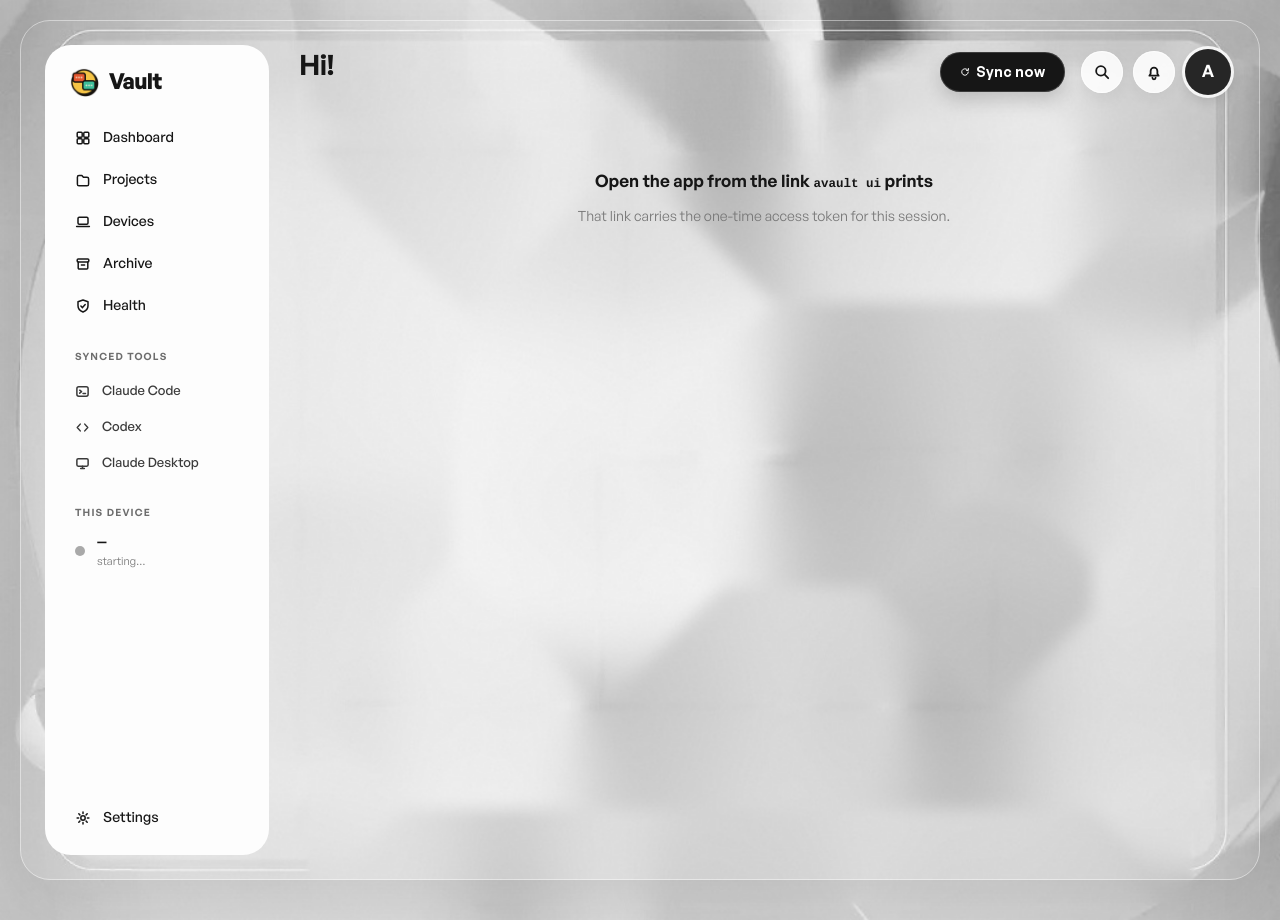
==== commit 2169718d: "Use the project logo (sidebar, favicon, tray, window, README banner); fix engine watcher paths behin" ====
--- a/crates/vault-ui/web/index.html
+++ b/crates/vault-ui/web/index.html
@@ -4,9 +4,12 @@
 <meta charset="utf-8">
 <meta name="viewport" content="width=device-width, initial-scale=1">
 <title>AI Session Vault</title>
+<link rel="icon" type="image/png" href="assets/favicon.png">
 <link rel="stylesheet" href="css/idraft-tokens.css">
 <link rel="stylesheet" href="css/idraft-kit.css">
 <link rel="stylesheet" href="css/app.css">
+<link rel="stylesheet" href="css/themes.css">
+<script src="js/theme.js"></script>
 </head>
 <body class="ids">
 <!-- ============ icon sprite ============ -->
@@ -148,7 +151,7 @@
   <symbol id="i-code" viewBox="0 0 16 16"><path d="m5.6 4.4-3.2 3.6 3.2 3.6M10.4 4.4l3.2 3.6-3.2 3.6"/></symbol>
   <symbol id="i-monitor" viewBox="0 0 16 16"><rect x="2" y="2.8" width="12" height="8" rx="1.4"/><path d="M6 13.4h4M8 10.8v2.6"/></symbol>
   <symbol id="i-warn" viewBox="0 0 16 16"><path d="M8 2.6 14 13H2L8 2.6Z"/><path d="M8 6.8v2.9M8 11.6v.1"/></symbol>
-  <symbol id="i-vault" viewBox="0 0 32 32"><rect x="3" y="3" width="26" height="26" rx="8" fill="currentColor" stroke="none"/><circle cx="16" cy="16" r="7" fill="none" stroke="#fff" stroke-width="2"/><circle cx="16" cy="16" r="2.2" fill="#fff" stroke="none"/><path d="M16 9V6.6M16 25.4V23M9 16H6.6M25.4 16H23" stroke="#fff" stroke-width="2" stroke-linecap="round" fill="none"/></symbol>
+  <symbol id="i-vault" viewBox="0 0 32 32"><rect x="3" y="3" width="26" height="26" rx="8" fill="currentColor" stroke="none"/><circle cx="16" cy="16" r="7" fill="none" stroke="var(--id-on-ink)" stroke-width="2"/><circle cx="16" cy="16" r="2.2" fill="var(--id-on-ink)" stroke="none"/><path d="M16 9V6.6M16 25.4V23M9 16H6.6M25.4 16H23" stroke="var(--id-on-ink)" stroke-width="2" stroke-linecap="round" fill="none"/></symbol>
 </defs></svg>
 
 <div class="stage" aria-hidden="true"></div>
@@ -156,7 +159,7 @@
 <div class="shell">
   <aside class="sidebar" aria-label="Main navigation">
     <a class="brand" href="#/dashboard" aria-label="AI Session Vault">
-      <svg class="brand__mark"><use href="#i-vault"/></svg>
+      <img class="brand__mark" src="assets/logo.png" alt="" width="30" height="30">
       <span class="brand__name">Vault</span>
     </a>
 
@@ -170,9 +173,9 @@
 
     <p class="side-label">Synced tools</p>
     <ul class="side-list">
-      <li><svg class="ids-icon"><use href="#i-terminal"/></svg><span>Claude Code</span></li>
-      <li><svg class="ids-icon"><use href="#i-code"/></svg><span>Codex</span></li>
-      <li><svg class="ids-icon"><use href="#i-monitor"/></svg><span>Claude Desktop</span></li>
+      <li data-tool="claude_code"><svg class="ids-icon"><use href="#i-terminal"/></svg><span>Claude Code</span><small></small></li>
+      <li data-tool="codex"><svg class="ids-icon"><use href="#i-code"/></svg><span>Codex</span><small></small></li>
+      <li data-tool="claude_desktop"><svg class="ids-icon"><use href="#i-monitor"/></svg><span>Claude Desktop</span><small></small></li>
     </ul>
 
     <p class="side-label">This device</p>
--- a/crates/vault-ui/web/css/idraft-tokens.css
+++ b/crates/vault-ui/web/css/idraft-tokens.css
@@ -41,7 +41,7 @@
   --id-ink-card-2:     #282828;
   --id-paper:          #fdfdfd;   /* solid cards + sidebar */
   --id-paper-warm:     #fefefe;
-  --id-muted:          #8f8f8f;   /* secondary text on light */
+  --id-muted:          #767676;   /* secondary text on light */
   --id-muted-2:        #b3b3b3;   /* tertiary text / disabled */
   --id-on-dark:        #ffffff;
   --id-on-dark-muted:  #b9b9b9;
@@ -63,6 +63,8 @@
   /* accents (monochrome system) */
   --id-accent:         #161616;
   --id-accent-contrast:#ffffff;
+  --id-on-ink:         #ffffff;   /* text on ink-filled controls (inverts in dark) */
+  --id-ink-hover:      #000000;
   --id-success:        #1f1f1f;
   --id-study:          #a9a9a9;
   --id-project:        #c9c9c9;
--- a/crates/vault-ui/web/css/idraft-kit.css
+++ b/crates/vault-ui/web/css/idraft-kit.css
@@ -90,10 +90,10 @@
 .ids-btn:active { transform: translateY(1px) scale(0.99); }
 .ids-btn--dark {
   background: var(--id-ink);
-  color: var(--id-on-dark);
+  color: var(--id-on-ink);
   box-shadow: var(--id-shadow-btn), inset 0 0 0 1px rgba(255, 255, 255, 0.16);
 }
-.ids-btn--dark:hover { background: #000; }
+.ids-btn--dark:hover { background: var(--id-ink-hover); }
 .ids-btn--ghost {
   background: transparent;
   color: var(--id-ink);
@@ -120,7 +120,7 @@
 }
 .ids-iconbtn:hover { background: #fff; }
 .ids-iconbtn:active { transform: scale(0.96); }
-.ids-iconbtn--dark { background: var(--id-ink); color: #fff; }
+.ids-iconbtn--dark { background: var(--id-ink); color: var(--id-on-ink); }
 .ids-iconbtn--plain { background: transparent; box-shadow: none; }
 .ids-iconbtn--sm { width: 28px; height: 28px; }
 .ids-iconbtn--lg { width: 42px; height: 42px; }
@@ -189,7 +189,7 @@
 .ids-check.is-checked {
   background: var(--id-ink);
   border-color: var(--id-ink);
-  color: #fff;
+  color: var(--id-on-ink);
 }
 .ids-check-row {
   display: flex;
@@ -255,8 +255,7 @@
 .ids-chart__grid { stroke: #ededed; stroke-width: 0.6; }
 .ids-chart__tooltip {
   position: absolute;
-  background: #111;
-  color: #fff;
+  background: var(--id-ink); color: var(--id-on-ink);
   font-size: 8px;
   font-weight: 600;
   padding: 3px 6px;
@@ -271,7 +270,7 @@
   bottom: -3px;
   width: 6px;
   height: 6px;
-  background: #111;
+  background: var(--id-ink);
   transform: translateX(-50%) rotate(45deg);
   border-radius: 1px;
 }
@@ -285,8 +284,7 @@
 }
 .ids-chart__day { display: grid; place-items: center; width: 20px; height: 20px; }
 .ids-chart__day.is-active {
-  background: #111;
-  color: #fff;
+  background: var(--id-ink); color: var(--id-on-ink);
   border-radius: 50%;
 }
 
@@ -422,7 +420,7 @@
   color: #1a1a1a;
   border-radius: 4px;
 }
-.ids-segment__btn.is-active { background: #161616; color: #fff; }
+.ids-segment__btn.is-active { background: var(--id-ink); color: var(--id-on-ink); }
 
 /* ---------- stat block ---------- */
 .ids-stat { display: flex; align-items: flex-start; gap: 8px; }
@@ -440,5 +438,5 @@
 }
 
 /* focus */
-.ids :focus-visible { outline: 2px solid #161616; outline-offset: 2px; border-radius: 6px; }
+.ids :focus-visible { outline: 2px solid var(--id-ink); outline-offset: 2px; border-radius: 6px; }
 .ids-card--dark :focus-visible, .ids-project :focus-visible { outline-color: #fff; }
--- a/crates/vault-ui/web/css/app.css
+++ b/crates/vault-ui/web/css/app.css
@@ -32,7 +32,7 @@
   padding: 22px 16px 18px; display: flex; flex-direction: column; min-height: 0; overflow: auto;
 }
 .brand { display: flex; align-items: center; gap: 10px; padding: 0 8px 22px; }
-.brand__mark { width: 30px; height: 30px; color: var(--id-ink); }
+.brand__mark { width: 30px; height: 30px; object-fit: contain; border-radius: 8px; }
 .brand__name { font-size: 22px; font-weight: 700; letter-spacing: -0.03em; }
 .side-nav { gap: 4px; }
 .ids-nav__item { height: 38px; gap: 12px; padding: 0 14px; font-size: 14px; }
@@ -41,12 +41,15 @@
 .side-list { display: flex; flex-direction: column; gap: 2px; }
 .side-list li { display: flex; align-items: center; gap: 12px; height: 34px; padding: 0 14px; font-size: 13px; font-weight: 500; color: #3a3a3a; }
 .side-list .ids-icon { width: 15px; height: 15px; }
+.side-list li { white-space: nowrap; }
+.side-list li.is-off { color: #a5a5a5; }
+.side-list li small { margin-left: auto; font-size: 10px; color: #a5a5a5; }
 .side-device { display: flex; align-items: center; gap: 12px; padding: 4px 14px; }
 .side-device b { display: block; font-size: 13px; font-weight: 600; }
 .side-device small { display: block; font-size: 11px; color: var(--id-muted); margin-top: 2px; }
 .team-dot { width: 10px; height: 10px; border-radius: 50%; background: #a9a9a9; flex: none; }
-.team-dot.is-live { background: #161616; box-shadow: 0 0 0 4px rgba(22, 22, 22, 0.12); }
-.team-dot.is-busy { animation: pulse 1.2s ease-in-out infinite; background: #161616; }
+.team-dot.is-live { background: var(--id-ink); box-shadow: 0 0 0 4px rgba(22, 22, 22, 0.12); }
+.team-dot.is-busy { animation: pulse 1.2s ease-in-out infinite; background: var(--id-ink); }
 .side-settings { margin-top: auto; }
 @keyframes pulse { 50% { box-shadow: 0 0 0 7px rgba(22, 22, 22, 0); transform: scale(1.15); } }
 
@@ -54,12 +57,12 @@
 .main { min-width: 0; display: flex; flex-direction: column; min-height: 0; }
 .topbar { display: flex; align-items: flex-start; justify-content: space-between; gap: 16px; padding: 4px 4px 18px; }
 .greeting { font-size: 28px; line-height: 1.15; font-weight: 600; letter-spacing: -0.02em; }
-.subline { margin-top: 4px; font-size: 13px; color: #4a4a4a; }
+.subline { margin-top: 4px; font-size: 13px; color: var(--id-sub, #4a4a4a); }
 .top-actions { display: flex; align-items: center; gap: 10px; }
 .top-actions .ids-btn { margin-right: 6px; }
 .ids-iconbtn { width: 42px; height: 42px; position: relative; }
 .ids-iconbtn .ids-icon { width: 18px; height: 18px; }
-.bell-dot { position: absolute; top: 9px; right: 10px; width: 8px; height: 8px; border-radius: 50%; background: #161616; box-shadow: 0 0 0 2px #fff; }
+.bell-dot { position: absolute; top: 9px; right: 10px; width: 8px; height: 8px; border-radius: 50%; background: var(--id-ink); box-shadow: 0 0 0 2px #fff; }
 .avatar { width: 46px; height: 46px; border-radius: 50%; display: grid; place-items: center; background: var(--id-ink-card); color: #fff; font-weight: 600; font-size: 17px; box-shadow: 0 0 0 3px rgba(255,255,255,.85), 0 6px 14px rgba(0,0,0,.14); }
 .ids-btn { height: 34px; font-size: 13px; }
 .ids-btn--lg { height: 40px; padding: 0 20px; font-size: 14px; }
@@ -68,13 +71,14 @@
 .ids-btn.is-busy { pointer-events: none; opacity: .8; }
 
 .page { flex: 1; min-height: 0; overflow: auto; padding: 4px 6px 20px 4px; outline: none; scrollbar-width: thin; scrollbar-color: rgba(0,0,0,.25) transparent; }
-.page > * { animation: rise .35s ease both; }
+.page.is-entering > * { animation: rise .35s ease both; }
 @keyframes rise { from { opacity: 0; transform: translateY(8px); } }
 
 /* ---------------- cards / grid ---------------- */
 .grid { display: grid; grid-template-columns: repeat(12, minmax(0, 1fr)); gap: 20px; }
 .c4 { grid-column: span 4; } .c5 { grid-column: span 5; } .c6 { grid-column: span 6; } .c7 { grid-column: span 7; } .c8 { grid-column: span 8; } .c12 { grid-column: span 12; }
 .card { border-radius: 26px; padding: 22px 24px; position: relative; min-width: 0; }
+.grid > div > .card { height: 100%; }
 .card.ids-card--glass { background: rgba(255,255,255,.62); }
 .card__head { display: flex; align-items: flex-start; justify-content: space-between; gap: 10px; }
 .card__title { font-size: 17px; font-weight: 600; letter-spacing: -0.01em; }
@@ -90,13 +94,14 @@
 .ov { min-height: 288px; display: flex; flex-direction: column; }
 .ov__stats { display: flex; align-items: center; gap: 22px; margin: 22px 0 14px; }
 .ov__stat { display: flex; align-items: flex-start; gap: 10px; }
-.ov__num { font-size: 46px; font-weight: 600; line-height: .85; letter-spacing: -0.045em; }
+.ov__num { font-size: 54px; font-weight: 600; line-height: .85; letter-spacing: -0.045em; }
 .ov__lbl { font-size: 11.5px; line-height: 1.3; color: var(--id-on-dark-muted); padding-top: 3px; }
 .ov__div { width: 1px; align-self: stretch; background: rgba(255,255,255,.16); }
-.ov__bar { height: 4px; border-radius: 4px; background: rgba(255,255,255,.14); margin-bottom: 18px; overflow: hidden; }
+.ov__bar { height: 4px; border-radius: 4px; background: rgba(255,255,255,.14); margin-bottom: 10px; overflow: hidden; }
+.ov__cap { font-size: 11.5px; color: var(--id-on-dark-muted); margin-bottom: 18px; }
 .ov__bar span { display: block; height: 100%; background: #fff; border-radius: 4px; transition: width .6s ease; }
 .mini-row { display: grid; grid-template-columns: repeat(3, 1fr); gap: 10px; margin-top: auto; }
-.mini { background: #ededed; color: var(--id-ink); border-radius: 16px; padding: 12px 8px 10px; text-align: center; display: grid; justify-items: center; gap: 3px; }
+.mini { background: #ededed; color: #161616; border-radius: 16px; padding: 12px 8px 10px; text-align: center; display: grid; justify-items: center; gap: 3px; }
 .mini:nth-child(1) { background: #cfcfcf; }
 .mini .ids-icon { width: 20px; height: 20px; stroke-width: 1.4; }
 .mini b { font-size: 24px; font-weight: 600; letter-spacing: -.03em; line-height: 1; }
@@ -108,11 +113,12 @@
 .legend .ids-legend { font-size: 12px; } .legend .ids-dot { width: 7px; height: 7px; }
 .act__chart { position: relative; flex: 1; min-height: 120px; }
 .act__chart svg { position: absolute; inset: 0; width: 100%; height: 100%; overflow: visible; }
-.act__tip { position: absolute; transform: translate(-50%, -140%); background: #111; color: #fff; font-size: 11px; font-weight: 600; padding: 4px 8px; border-radius: 6px; white-space: nowrap; }
-.act__tip::after { content: ""; position: absolute; left: 50%; bottom: -3px; width: 7px; height: 7px; background: #111; transform: translateX(-50%) rotate(45deg); border-radius: 1px; }
+.act__tip { position: absolute; transform: translate(-50%, -140%); background: var(--id-ink); color: var(--id-on-ink); font-size: 11px; font-weight: 600; padding: 4px 8px; border-radius: 6px; white-space: nowrap; }
+.act__tip::after { content: ""; position: absolute; left: 50%; bottom: -3px; width: 7px; height: 7px; background: var(--id-ink); transform: translateX(-50%) rotate(45deg); border-radius: 1px; }
 .act__days { display: flex; justify-content: space-between; margin-top: 10px; }
 .act__days .ids-chart__day { width: 26px; height: 26px; font-size: 12px; }
-.act__empty { position: absolute; inset: 0; display: grid; place-items: center; font-size: 12px; color: var(--id-muted); text-align: center; padding: 0 20px; }
+.act__empty { position: absolute; inset: 0; display: grid; place-items: center; font-size: 12.5px; line-height: 1.5; color: var(--id-muted); text-align: center; padding: 0 20px 14px; }
+.act__idle { fill: none; stroke: #c9c9c9; stroke-width: 1.4; stroke-dasharray: 2 7; stroke-linecap: round; }
 
 /* storage gauge */
 .sto { min-height: 288px; display: flex; flex-direction: column; }
@@ -135,35 +141,40 @@
 .grid > * { min-width: 0; }
 .kv dd { overflow-wrap: anywhere; }
 .chk__row small { display: block; font-weight: 400; color: var(--id-muted); font-size: 11.5px; margin-top: 2px; }
-.chk__row.is-warn .ids-check { border-color: #161616; color: #161616; }
+.chk__row.is-warn .ids-check { border-color: var(--id-ink); color: var(--id-ink); }
 .chk__row.is-info { color: #8d8d8d; }
+.chk__row.is-info .ids-check { border-style: dashed; border-color: #b3b3b3; }
 .ring { position: relative; width: 40px; height: 40px; display: grid; place-items: center; font-size: 11px; font-weight: 600; }
 .ring svg { position: absolute; inset: 0; width: 100%; height: 100%; transform: rotate(-90deg); }
-.ring .t { fill: none; stroke: #e2e2e2; stroke-width: 3; } .ring .v { fill: none; stroke: #161616; stroke-width: 3; stroke-linecap: round; transition: stroke-dasharray .6s ease; }
+.ring .t { fill: none; stroke: #e2e2e2; stroke-width: 3; } .ring .v { fill: none; stroke: var(--id-ink); stroke-width: 3; stroke-linecap: round; transition: stroke-dasharray .6s ease; }
 
 /* in-process cards */
-.proc { display: grid; grid-template-columns: repeat(auto-fill, minmax(190px, 1fr)); gap: 18px; align-content: start; }
-.tcard { background: var(--id-paper); border-radius: 24px; padding: 20px 20px 18px; min-height: 176px; position: relative; box-shadow: var(--id-shadow-card); display: flex; flex-direction: column; overflow: hidden; }
+.proc { display: grid; grid-template-columns: repeat(2, minmax(0, 1fr)); gap: 18px; align-content: start; }
+.tcard { background: var(--id-paper); border-radius: 24px; padding: 20px 22px 18px; min-height: 172px; position: relative; box-shadow: var(--id-shadow-card); display: flex; flex-direction: column; overflow: hidden; }
 .tcard--dark { background: var(--id-ink-card); color: #fff; box-shadow: var(--id-shadow-dark); }
 .tcard__top { display: flex; align-items: flex-start; justify-content: space-between; }
 .tcard__top .ids-icon { width: 22px; height: 22px; }
-.tcard__title { margin-top: 18px; font-size: 15px; font-weight: 500; line-height: 1.28; letter-spacing: -0.01em; max-width: 150px; }
-.tcard__meta { margin-top: auto; font-size: 11.5px; color: #9a9a9a; font-weight: 500; }
+.tcard__title { margin-top: 18px; font-size: 16px; font-weight: 500; line-height: 1.28; letter-spacing: -0.01em; max-width: 260px; }
+.tcard__meta { margin-top: auto; font-size: 11.5px; color: var(--id-muted); font-weight: 500; }
 .tcard--dark .tcard__meta { color: #aaa; }
 .tcard__corner { position: absolute; right: 0; bottom: 0; width: 54px; height: 50px; border-radius: 18px 0 24px 0; background: #262626; color: #fff; display: grid; place-items: center; }
 .tcard__corner .ids-icon { width: 18px; height: 18px; }
-.tcard__corner:hover { background: #000; }
+.tcard__corner:hover { background: var(--id-ink-hover); }
 .tcard__nums { display: flex; gap: 18px; margin-top: 16px; }
 .tcard__nums b { display: block; font-size: 26px; font-weight: 600; letter-spacing: -.03em; line-height: 1; }
 .tcard__nums span { font-size: 11px; color: #bbb; }
 .progress { height: 5px; border-radius: 5px; background: #e6e6e6; margin-top: 14px; overflow: hidden; }
-.progress span { display: block; height: 100%; width: 0; background: #161616; border-radius: 5px; transition: width .3s ease; }
-.addcard { min-height: 176px; border: 1.5px dashed var(--id-dashed); border-radius: 26px; display: flex; align-items: center; justify-content: center; gap: 10px; font-size: 15px; font-weight: 500; background: rgba(255,255,255,.08); transition: background .15s, border-color .15s; }
+.progress span { display: block; height: 100%; width: 0; background: var(--id-ink); border-radius: 5px; transition: width .3s ease; }
+.addcard { min-height: 172px; border: 1.5px dashed var(--id-dashed); border-radius: 26px; display: flex; align-items: center; justify-content: center; gap: 10px; font-size: 15px; font-weight: 500; background: rgba(255,255,255,.08); transition: background .15s, border-color .15s; }
 .addcard:hover { background: rgba(255,255,255,.35); border-color: #444; }
 .addcard .ids-icon { width: 18px; height: 18px; }
 
 /* project cards */
 .pgrid { display: grid; grid-template-columns: repeat(auto-fill, minmax(280px, 1fr)); gap: 18px; }
+.tcard, .pcard, .dcard, .hit { transition: transform .18s ease, box-shadow .18s ease; }
+.pcard[data-action] { cursor: pointer; }
+.pcard[data-action]:hover, .tcard:hover { transform: translateY(-2px); }
+.pcard:focus-visible { outline: 2px solid #fff; outline-offset: 3px; }
 .pcard { background: var(--id-ink-card); color: #fff; border-radius: 24px; padding: 22px 24px; box-shadow: var(--id-shadow-dark); position: relative; min-width: 0; }
 .pcard__head { display: flex; justify-content: space-between; align-items: flex-start; gap: 10px; }
 .pcard__title { font-size: 16px; font-weight: 600; letter-spacing: -.01em; overflow: hidden; text-overflow: ellipsis; white-space: nowrap; }
@@ -178,12 +189,12 @@
 /* toolbar + tables */
 .toolbar { display: flex; align-items: center; gap: 12px; margin-bottom: 16px; flex-wrap: wrap; }
 .input { height: 42px; border-radius: 999px; border: 0; background: rgba(255,255,255,.85); padding: 0 18px; font: inherit; font-size: 14px; color: var(--id-ink); box-shadow: inset 0 0 0 1px rgba(0,0,0,.06); outline: none; min-width: 0; }
-.input:focus { box-shadow: inset 0 0 0 1.5px var(--id-ink); }
+.input:focus, .input:focus-visible { box-shadow: inset 0 0 0 1.5px var(--id-ink); outline: none; }
 .input--grow { flex: 1; min-width: 220px; }
 .select { appearance: none; padding-right: 34px; background-image: url("data:image/svg+xml,%3Csvg xmlns='http://www.w3.org/2000/svg' width='12' height='12' viewBox='0 0 16 16' fill='none' stroke='%23161616' stroke-width='1.8' stroke-linecap='round'%3E%3Cpath d='m3.5 6 4.5 4.5L12.5 6'/%3E%3C/svg%3E"); background-repeat: no-repeat; background-position: right 14px center; }
 .seg { display: inline-flex; background: rgba(255,255,255,.6); border-radius: 999px; padding: 4px; gap: 2px; }
 .seg button { width: 32px; height: 30px; border-radius: 999px; display: grid; place-items: center; }
-.seg button.is-active { background: #161616; color: #fff; }
+.seg button.is-active { background: var(--id-ink); color: var(--id-on-ink); }
 .seg .ids-icon { width: 15px; height: 15px; }
 
 .list { display: grid; gap: 10px; }
@@ -191,15 +202,17 @@
 .row b { font-weight: 600; } .row .small { color: var(--id-muted); }
 .row__title { overflow: hidden; text-overflow: ellipsis; white-space: nowrap; }
 .chip { display: inline-flex; align-items: center; height: 24px; padding: 0 10px; border-radius: 999px; background: rgba(0,0,0,.07); font-size: 11.5px; font-weight: 500; }
-.chip--dark { background: #161616; color: #fff; }
+.chip--dark { background: var(--id-ink); color: var(--id-on-ink); }
 
 /* devices */
 .dgrid { display: grid; grid-template-columns: repeat(auto-fill, minmax(300px, 1fr)); gap: 18px; }
 .dcard { background: var(--id-paper); border-radius: 26px; padding: 22px 24px; box-shadow: var(--id-shadow-card); display: grid; gap: 10px; }
 .dcard.is-me { background: var(--id-ink-card); color: #fff; }
-.dcard__top { display: flex; justify-content: space-between; align-items: center; }
+.dcard__top { display: flex; justify-content: space-between; align-items: center; min-height: 28px; }
+.dcard.is-me .chip { background: rgba(255,255,255,.18); color: #fff; }
 .dcard h3 { font-size: 17px; font-weight: 600; }
 .kv { display: grid; grid-template-columns: auto 1fr; gap: 6px 14px; font-size: 12.5px; }
+.kv.kv--left dd { text-align: left; }
 .kv dt { color: var(--id-muted); } .kv dd { margin: 0; font-weight: 500; text-align: right; }
 .dcard.is-me .kv dt { color: #aaa; }
 
@@ -208,7 +221,7 @@
 .arch > *, .hits, .hit, #viewer { min-width: 0; }
 .hits { display: grid; gap: 10px; align-content: start; }
 .hit { background: rgba(255,255,255,.78); border-radius: 18px; padding: 14px 16px; text-align: left; border: 0; display: block; width: 100%; transition: background .15s, transform .15s; }
-.hit:hover { background: #fff; } .hit.is-active { background: #161616; color: #fff; }
+.hit:hover { background: #fff; } .hit.is-active { background: var(--id-ink); color: var(--id-on-ink); }
 .hit__top { display: flex; justify-content: space-between; gap: 8px; font-size: 11px; color: var(--id-muted); }
 .hit.is-active .hit__top { color: #bbb; }
 .hit__title { font-weight: 600; font-size: 14px; margin: 5px 0 3px; overflow: hidden; text-overflow: ellipsis; white-space: nowrap; }
@@ -219,7 +232,7 @@
 .viewer__head h2 { font-size: 18px; }
 .msgs { display: grid; gap: 10px; overflow: auto; max-height: calc(100vh - 340px); padding-right: 6px; }
 .msg { border-radius: 16px; padding: 11px 15px; background: #fff; font-size: 13.5px; white-space: pre-wrap; overflow-wrap: anywhere; }
-.msg.user { background: #161616; color: #fff; }
+.msg.user { background: var(--id-ink); color: var(--id-on-ink); }
 .msg small { display: block; font-size: 10.5px; opacity: .6; margin-bottom: 3px; font-weight: 600; letter-spacing: .06em; text-transform: uppercase; }
 
 /* settings / forms */
@@ -236,14 +249,14 @@
 /* empty + modal + toast */
 .empty { display: grid; place-items: center; text-align: center; gap: 14px; padding: 46px 20px; color: var(--id-muted); }
 .empty h3 { color: var(--id-ink); font-size: 17px; }
-.modal-bg { position: fixed; inset: 0; z-index: 50; background: rgba(20,20,20,.38); backdrop-filter: blur(6px); display: grid; place-items: center; animation: fade .2s ease; }
+.modal-bg { position: fixed; inset: 0; z-index: 50; background: rgba(20,20,20,.38); backdrop-filter: blur(6px); display: flex; padding: 20px; overflow: auto; animation: fade .2s ease; }
 @keyframes fade { from { opacity: 0; } }
-.modal { width: min(460px, calc(100vw - 40px)); background: var(--id-paper); border-radius: 28px; padding: 28px; box-shadow: 0 40px 100px rgba(0,0,0,.3); animation: rise .25s ease; }
+.modal { margin: auto; width: min(480px, calc(100vw - 40px)); background: var(--id-paper); border-radius: 28px; padding: 28px; box-shadow: 0 40px 100px rgba(0,0,0,.3); animation: rise .25s ease; }
 .modal h2 { font-size: 20px; margin-bottom: 8px; }
 .modal p { color: #555; font-size: 13.5px; }
-.code { margin: 20px 0; padding: 18px; border-radius: 18px; background: #161616; color: #fff; text-align: center; font-size: 20px; font-weight: 600; letter-spacing: .08em; word-break: break-all; }
+.code { margin: 20px 0; padding: 18px 12px; border-radius: 18px; background: var(--id-ink); color: var(--id-on-ink); text-align: center; font-size: 17px; font-weight: 600; letter-spacing: .05em; white-space: nowrap; overflow-x: auto; user-select: all; }
 .modal__actions { display: flex; gap: 10px; justify-content: flex-end; margin-top: 18px; }
-.ids-toast { position: fixed; left: 50%; bottom: 28px; transform: translate(-50%, 20px); opacity: 0; z-index: 60; background: #161616; color: #fff; padding: 12px 20px; border-radius: 999px; font-size: 13px; font-weight: 500; box-shadow: 0 12px 30px rgba(0,0,0,.28); transition: all .25s ease; pointer-events: none; max-width: 80vw; }
+.ids-toast { position: fixed; left: 50%; bottom: 28px; transform: translate(-50%, 20px); opacity: 0; z-index: 60; background: var(--id-ink); color: var(--id-on-ink); padding: 12px 20px; border-radius: 999px; font-size: 13px; font-weight: 500; box-shadow: 0 12px 30px rgba(0,0,0,.28); transition: all .25s ease; pointer-events: none; max-width: 80vw; }
 .ids-toast.is-visible { opacity: 1; transform: translate(-50%, 0); }
 .popover { position: fixed; z-index: 40; top: 86px; right: 70px; width: 360px; max-height: 70vh; overflow: auto; background: var(--id-paper); border-radius: 22px; padding: 18px; box-shadow: 0 30px 70px rgba(0,0,0,.25); animation: rise .2s ease; }
 .popover h3 { font-size: 15px; margin-bottom: 10px; }
--- a/crates/vault-ui/web/css/themes.css
+++ b/crates/vault-ui/web/css/themes.css
@@ -0,0 +1,84 @@
+/* ==========================================================================
+   Themes. The default (Light) lives in idraft-tokens.css; each theme below
+   overrides tokens, plus a few surfaces that use translucent white.
+   <html data-theme="light|dark|sand|ocean">; "auto" is resolved by js/theme.js.
+   ========================================================================== */
+
+/* ---------- Sand: warm paper ---------- */
+:root[data-theme="sand"] {
+  --id-ink: #2b2118; --id-ink-soft: #3b3027; --id-ink-card: #3b3027; --id-ink-hover: #1a130d;
+  --id-paper: #fffcf6; --id-muted: #8a7f72; --id-muted-2: #b3a99b;
+  --id-line: #ece4d8; --id-line-strong: #dccfbd; --id-dashed: #a99a86;
+  --id-glass-card: rgba(255, 251, 242, 0.66);
+}
+:root[data-theme="sand"] body { background-color: #d8c6a8; background-blend-mode: multiply; }
+
+/* ---------- Ocean: cool blue-grey ---------- */
+:root[data-theme="ocean"] {
+  --id-ink: #12222f; --id-ink-soft: #1e3344; --id-ink-card: #1e3344; --id-ink-hover: #0a141c;
+  --id-paper: #fbfdff; --id-muted: #74869a; --id-muted-2: #a9b6c3;
+  --id-line: #e1e9ef; --id-line-strong: #cbd8e2; --id-dashed: #8497a9;
+  --id-glass-card: rgba(246, 251, 255, 0.66);
+}
+:root[data-theme="ocean"] body { background-color: #a9bdd1; background-blend-mode: multiply; }
+
+/* ---------- Dark ---------- */
+:root[data-theme="dark"] {
+  color-scheme: dark;
+  --id-ink: #f1f1f1; --id-on-ink: #161616; --id-ink-soft: #d8d8d8; --id-ink-hover: #ffffff;
+  --id-ink-card: #2e2e2e; --id-paper: #1b1b1b; --id-paper-warm: #1b1b1b;
+  --id-muted: #9a9a9a; --id-muted-2: #6c6c6c;
+  --id-line: #2f2f2f; --id-line-strong: #404040; --id-dashed: #5d5d5d;
+  --id-glass-shell: rgba(255, 255, 255, 0.04); --id-glass-card: rgba(34, 34, 34, 0.7); --id-glass-border: rgba(255, 255, 255, 0.08);
+  --id-shadow-card: 0 14px 34px rgba(0, 0, 0, 0.35); --id-shadow-dark: 0 16px 38px rgba(0, 0, 0, 0.45);
+  --id-shadow-sidebar: 0 20px 45px rgba(0, 0, 0, 0.4);
+}
+:root[data-theme="dark"] body { background-color: #2a2a2a; background-blend-mode: multiply; }
+:root[data-theme="dark"] .shell { border-color: rgba(255, 255, 255, 0.08); box-shadow: 0 30px 80px rgba(0, 0, 0, 0.5); }
+:root[data-theme="dark"] .card.ids-card--glass { background: rgba(36, 36, 36, 0.72); border-color: rgba(255, 255, 255, 0.07); }
+:root[data-theme="dark"] .input, :root[data-theme="dark"] .seg, :root[data-theme="dark"] .ids-iconbtn { background: rgba(255, 255, 255, 0.09); box-shadow: none; }
+:root[data-theme="dark"] .row, :root[data-theme="dark"] .hit, :root[data-theme="dark"] .viewer { background: rgba(255, 255, 255, 0.06); }
+:root[data-theme="dark"] .hit:hover, :root[data-theme="dark"] .ids-iconbtn:hover { background: rgba(255, 255, 255, 0.16); }
+:root[data-theme="dark"] .hit.is-active { background: var(--id-ink); color: var(--id-on-ink); }
+:root[data-theme="dark"] .msg { background: rgba(255, 255, 255, 0.08); }
+:root[data-theme="dark"] .msg.user { background: var(--id-ink); color: var(--id-on-ink); }
+:root[data-theme="dark"] .addcard:hover { background: rgba(255, 255, 255, 0.07); border-color: #8a8a8a; }
+:root[data-theme="dark"] .ids-nav__item:hover { background: rgba(255, 255, 255, 0.07); }
+:root[data-theme="dark"] .ids-nav__item.is-active { background: var(--id-ink); color: var(--id-on-ink); box-shadow: none; }
+:root[data-theme="dark"] .ids-btn--ghost:hover { background: rgba(255, 255, 255, 0.08); }
+:root[data-theme="dark"] .tcard__corner { background: #3a3a3a; }
+:root[data-theme="dark"] .dcard.is-me, :root[data-theme="dark"] .tcard--dark, :root[data-theme="dark"] .pcard { border: 1px solid rgba(255, 255, 255, 0.06); }
+:root[data-theme="dark"] .side-label, :root[data-theme="dark"] .ids-nav__label { color: #8d8d8d; }
+:root[data-theme="dark"] .side-list li { color: #cfcfcf; }
+:root[data-theme="dark"] .side-list li.is-off, :root[data-theme="dark"] .side-list li small { color: #6c6c6c; }
+:root[data-theme="dark"] .ids-chart__days, :root[data-theme="dark"] .ids-task__dots { color: #dcdcdc; }
+:root[data-theme="dark"] .ids-chart__axis { stroke: #cfcfcf; }
+:root[data-theme="dark"] .ids-chart__study { stroke: #6f6f6f; }
+:root[data-theme="dark"] .ids-chart__grid { stroke: #2d2d2d; }
+:root[data-theme="dark"] .act__idle { stroke: #555; }
+:root[data-theme="dark"] .ring .t { stroke: #333; }
+:root[data-theme="dark"] .bell-dot { box-shadow: 0 0 0 2px var(--id-paper); }
+:root[data-theme="dark"] .modal, :root[data-theme="dark"] .popover { border: 1px solid rgba(255, 255, 255, 0.08); }
+:root[data-theme="dark"] .code { background: #0f0f0f; color: #fff; }
+:root[data-theme="dark"] .ids-toast { background: #f1f1f1; color: #161616; }
+:root[data-theme="dark"] { --id-sub: #b5b5b5; }
+:root[data-theme="dark"] .ids-check.is-checked { color: var(--id-on-ink); }
+:root[data-theme="dark"] .hit__snip { color: #a5a5a5; }
+:root[data-theme="dark"] .hit.is-active .hit__snip { color: #444; }
+:root[data-theme="dark"] .hit.is-active .hit__top { color: #555; }
+:root[data-theme="dark"] .mini span { color: #555; }
+:root[data-theme="dark"] ::selection { background: #f1f1f1; color: #161616; }
+
+/* ---------- theme picker (Settings) ---------- */
+.themes { display: grid; grid-template-columns: repeat(auto-fill, minmax(124px, 1fr)); gap: 12px; margin-top: 14px; }
+.theme { border: 0; background: transparent; padding: 0; text-align: left; color: inherit; font: inherit; border-radius: 18px; }
+.theme__sw { display: grid; grid-template-columns: 1fr 1fr; grid-template-rows: 1fr 1fr; gap: 3px; height: 74px; padding: 6px; border-radius: 18px; box-shadow: inset 0 0 0 1px var(--id-line-strong); }
+.theme__sw i { border-radius: 8px; display: block; }
+.theme__name { display: block; margin: 8px 4px 0; font-size: 13px; font-weight: 500; }
+.theme__name small { display: block; font-weight: 400; font-size: 11px; color: var(--id-muted); }
+.theme.is-active .theme__sw { box-shadow: 0 0 0 2px var(--id-ink); }
+.theme:focus-visible .theme__sw { box-shadow: 0 0 0 2px var(--id-ink), 0 0 0 5px var(--id-line-strong); }
+
+/* link on the stage (outside any card): needs to read on the photo in every theme */
+.section-head a { color: var(--id-ink); opacity: 0.75; }
+.section-head a:hover { opacity: 1; }
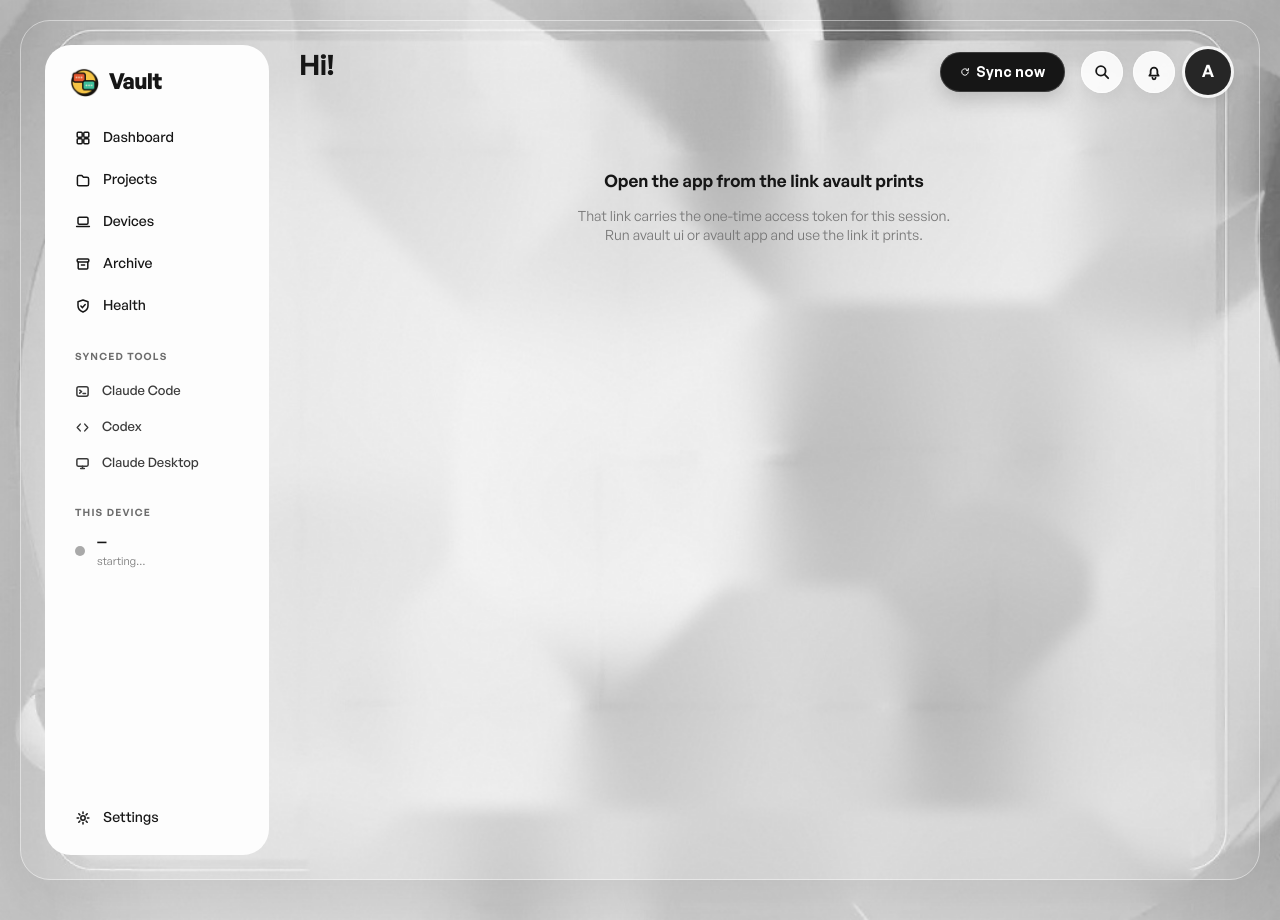
==== commit 7522827b: "Typed API validation, error/retry/skeleton states, colour tokens, 375px layout, modular front end - " ====
--- a/crates/vault-ui/web/index.html
+++ b/crates/vault-ui/web/index.html
@@ -164,11 +164,11 @@
     </a>
 
     <nav class="ids-nav side-nav" aria-label="Primary">
-      <a class="ids-nav__item" href="#/dashboard" data-route="dashboard"><svg class="ids-icon"><use href="#i-dashboard"/></svg><span>Dashboard</span></a>
-      <a class="ids-nav__item" href="#/projects" data-route="projects"><svg class="ids-icon"><use href="#i-docs"/></svg><span>Projects</span></a>
-      <a class="ids-nav__item" href="#/devices" data-route="devices"><svg class="ids-icon"><use href="#i-laptop"/></svg><span>Devices</span></a>
-      <a class="ids-nav__item" href="#/archive" data-route="archive"><svg class="ids-icon"><use href="#i-archive"/></svg><span>Archive</span></a>
-      <a class="ids-nav__item" href="#/health" data-route="health"><svg class="ids-icon"><use href="#i-shield"/></svg><span>Health</span></a>
+      <a class="ids-nav__item" href="#/dashboard" data-route="dashboard" aria-label="Dashboard"><svg class="ids-icon"><use href="#i-dashboard"/></svg><span>Dashboard</span></a>
+      <a class="ids-nav__item" href="#/projects" data-route="projects" aria-label="Projects"><svg class="ids-icon"><use href="#i-docs"/></svg><span>Projects</span></a>
+      <a class="ids-nav__item" href="#/devices" data-route="devices" aria-label="Devices"><svg class="ids-icon"><use href="#i-laptop"/></svg><span>Devices</span></a>
+      <a class="ids-nav__item" href="#/archive" data-route="archive" aria-label="Archive"><svg class="ids-icon"><use href="#i-archive"/></svg><span>Archive</span></a>
+      <a class="ids-nav__item" href="#/health" data-route="health" aria-label="Health"><svg class="ids-icon"><use href="#i-shield"/></svg><span>Health</span></a>
     </nav>
 
     <p class="side-label">Synced tools</p>
@@ -184,7 +184,7 @@
       <div><b id="side-device-name">&mdash;</b><small id="side-device-state">starting&hellip;</small></div>
     </div>
 
-    <a class="side-settings ids-nav__item" href="#/settings" data-route="settings"><svg class="ids-icon"><use href="#i-settings"/></svg><span>Settings</span></a>
+    <a class="side-settings ids-nav__item" href="#/settings" data-route="settings" aria-label="Settings"><svg class="ids-icon"><use href="#i-settings"/></svg><span>Settings</span></a>
   </aside>
 
   <section class="main">
@@ -206,6 +206,6 @@
 
 <div id="modal-root"></div>
 <div class="ids-toast" id="toast" role="status" aria-live="polite"></div>
-<script src="js/app.js"></script>
+<script type="module" src="js/main.js"></script>
 </body>
 </html>
--- a/crates/vault-ui/web/css/idraft-tokens.css
+++ b/crates/vault-ui/web/css/idraft-tokens.css
@@ -69,6 +69,105 @@
   --id-study:          #a9a9a9;
   --id-project:        #c9c9c9;
 
+  /* ---- primitive palette (fixed values; themes remap the semantic tokens above, not these) ---- */
+  --p-0f0f0f: #0f0f0f;
+  --p-12222f: #12222f;
+  --p-151515: #151515;
+  --p-161616: #161616;
+  --p-171717: #171717;
+  --p-1a1a1a: #1a1a1a;
+  --p-1b1b1b: #1b1b1b;
+  --p-1c1c1c: #1c1c1c;
+  --p-1e3344: #1e3344;
+  --p-262626: #262626;
+  --p-2a2a2a: #2a2a2a;
+  --p-2b2118: #2b2118;
+  --p-2d2d2d: #2d2d2d;
+  --p-2e2e2e: #2e2e2e;
+  --p-333333: #333333;
+  --p-3a3a3a: #3a3a3a;
+  --p-3b3027: #3b3027;
+  --p-444444: #444444;
+  --p-4a4a4a: #4a4a4a;
+  --p-555555: #555555;
+  --p-5a5a5a: #5a5a5a;
+  --p-5c5c5c: #5c5c5c;
+  --p-666666: #666666;
+  --p-6c6c6c: #6c6c6c;
+  --p-6d6d6d: #6d6d6d;
+  --p-6f6f6f: #6f6f6f;
+  --p-7a7a7a: #7a7a7a;
+  --p-8a8a8a: #8a8a8a;
+  --p-8d8d8d: #8d8d8d;
+  --p-9a9a9a: #9a9a9a;
+  --p-a5a5a5: #a5a5a5;
+  --p-a9a9a9: #a9a9a9;
+  --p-a9bdd1: #a9bdd1;
+  --p-aaaaaa: #aaaaaa;
+  --p-b3b3b3: #b3b3b3;
+  --p-b4b4b4: #b4b4b4;
+  --p-b9b9b9: #b9b9b9;
+  --p-bbbbbb: #bbbbbb;
+  --p-bdbdbd: #bdbdbd;
+  --p-c7c7c7: #c7c7c7;
+  --p-c9c9c9: #c9c9c9;
+  --p-cccccc: #cccccc;
+  --p-cfcfcf: #cfcfcf;
+  --p-d8c6a8: #d8c6a8;
+  --p-dcdcdc: #dcdcdc;
+  --p-dddddd: #dddddd;
+  --p-e2e2e2: #e2e2e2;
+  --p-e6e6e6: #e6e6e6;
+  --p-e9e9e9: #e9e9e9;
+  --p-ededed: #ededed;
+  --p-eeeeee: #eeeeee;
+  --p-f1f1f1: #f1f1f1;
+  --p-fbfdff: #fbfdff;
+  --p-fdfdfd: #fdfdfd;
+  --p-fffcf6: #fffcf6;
+  --p-ffffff: #ffffff;
+  --pb-04: rgba(0, 0, 0, 0.04);
+  --pb-045: rgba(0, 0, 0, 0.045);
+  --pb-05: rgba(0, 0, 0, 0.05);
+  --pb-06: rgba(0, 0, 0, 0.06);
+  --pb-07: rgba(0, 0, 0, 0.07);
+  --pb-10: rgba(0, 0, 0, 0.10);
+  --pb-12: rgba(0, 0, 0, 0.12);
+  --pb-14: rgba(0, 0, 0, 0.14);
+  --pb-18: rgba(0, 0, 0, 0.18);
+  --pb-24: rgba(0, 0, 0, 0.24);
+  --pb-25: rgba(0, 0, 0, 0.25);
+  --pb-28: rgba(0, 0, 0, 0.28);
+  --pb-3: rgba(0, 0, 0, 0.3);
+  --pb-5: rgba(0, 0, 0, 0.5);
+  --pc-127-127-127-18: rgba(127, 127, 127, 0.18);
+  --pc-127-127-127-3: rgba(127, 127, 127, 0.3);
+  --pc-127-127-127-35: rgba(127, 127, 127, 0.35);
+  --pc-20-20-20-38: rgba(20, 20, 20, 0.38);
+  --pc-22-22-22-0: rgba(22, 22, 22, 0);
+  --pc-22-22-22-12: rgba(22, 22, 22, 0.12);
+  --pc-36-36-36-72: rgba(36, 36, 36, 0.72);
+  --pw-06: rgba(255, 255, 255, 0.06);
+  --pw-07: rgba(255, 255, 255, 0.07);
+  --pw-08: rgba(255, 255, 255, 0.08);
+  --pw-09: rgba(255, 255, 255, 0.09);
+  --pw-14: rgba(255, 255, 255, 0.14);
+  --pw-16: rgba(255, 255, 255, 0.16);
+  --pw-18: rgba(255, 255, 255, 0.18);
+  --pw-22: rgba(255, 255, 255, 0.22);
+  --pw-28: rgba(255, 255, 255, 0.28);
+  --pw-35: rgba(255, 255, 255, 0.35);
+  --pw-38: rgba(255, 255, 255, 0.38);
+  --pw-45: rgba(255, 255, 255, 0.45);
+  --pw-5: rgba(255, 255, 255, 0.5);
+  --pw-6: rgba(255, 255, 255, 0.6);
+  --pw-62: rgba(255, 255, 255, 0.62);
+  --pw-7: rgba(255, 255, 255, 0.7);
+  --pw-78: rgba(255, 255, 255, 0.78);
+  --pw-85: rgba(255, 255, 255, 0.85);
+  --pw-86: rgba(255, 255, 255, 0.86);
+  --pw-9: rgba(255, 255, 255, 0.9);
+
   /* ---- radii ---- */
   --id-r-shell:        30px;
   --id-r-card:         22px;
--- a/crates/vault-ui/web/css/idraft-kit.css
+++ b/crates/vault-ui/web/css/idraft-kit.css
@@ -47,10 +47,10 @@
 }
 .ids-card--glass {
   background: var(--id-glass-card);
-  border: 1px solid rgba(255, 255, 255, 0.38);
+  border: 1px solid var(--pw-38);
   -webkit-backdrop-filter: blur(18px) saturate(120%);
   backdrop-filter: blur(18px) saturate(120%);
-  box-shadow: 0 14px 34px rgba(0, 0, 0, 0.05), inset 0 1px 0 rgba(255, 255, 255, 0.5);
+  box-shadow: 0 14px 34px var(--pb-05), inset 0 1px 0 var(--pw-5);
 }
 .ids-card--dark {
   background: var(--id-ink-card);
@@ -91,7 +91,7 @@
 .ids-btn--dark {
   background: var(--id-ink);
   color: var(--id-on-ink);
-  box-shadow: var(--id-shadow-btn), inset 0 0 0 1px rgba(255, 255, 255, 0.16);
+  box-shadow: var(--id-shadow-btn), inset 0 0 0 1px var(--pw-16);
 }
 .ids-btn--dark:hover { background: var(--id-ink-hover); }
 .ids-btn--ghost {
@@ -99,7 +99,7 @@
   color: var(--id-ink);
   box-shadow: inset 0 0 0 1px var(--id-ink);
 }
-.ids-btn--ghost:hover { background: rgba(0, 0, 0, 0.04); }
+.ids-btn--ghost:hover { background: var(--pb-04); }
 .ids-btn--light {
   background: var(--id-paper);
   color: var(--id-ink);
@@ -113,12 +113,12 @@
   border-radius: 50%;
   display: inline-grid;
   place-items: center;
-  background: rgba(255, 255, 255, 0.86);
-  color: var(--id-ink);
-  box-shadow: 0 6px 16px rgba(0, 0, 0, 0.05), inset 0 0 0 1px rgba(255, 255, 255, 0.7);
+  background: var(--pw-86);
+  color: var(--id-ink);
+  box-shadow: 0 6px 16px var(--pb-05), inset 0 0 0 1px var(--pw-7);
   transition: background 0.15s ease, transform 0.15s ease;
 }
-.ids-iconbtn:hover { background: #fff; }
+.ids-iconbtn:hover { background: var(--p-ffffff); }
 .ids-iconbtn:active { transform: scale(0.96); }
 .ids-iconbtn--dark { background: var(--id-ink); color: var(--id-on-ink); }
 .ids-iconbtn--plain { background: transparent; box-shadow: none; }
@@ -132,8 +132,8 @@
   border-radius: 50%;
   overflow: hidden;
   display: block;
-  background: #ddd;
-  box-shadow: 0 0 0 2px rgba(255, 255, 255, 0.9), 0 6px 14px rgba(0, 0, 0, 0.12);
+  background: var(--p-dddddd);
+  box-shadow: 0 0 0 2px var(--pw-9), 0 6px 14px var(--pb-12);
 }
 .ids-avatar img { width: 100%; height: 100%; object-fit: cover; display: block; }
 
@@ -156,18 +156,18 @@
   transition: background 0.15s ease, color 0.15s ease;
 }
 .ids-nav__item .ids-icon { width: 14px; height: 14px; stroke-width: 1.5; }
-.ids-nav__item:hover { background: rgba(0, 0, 0, 0.045); }
+.ids-nav__item:hover { background: var(--pb-045); }
 .ids-nav__item.is-active {
   background: var(--id-ink-card);
   color: var(--id-on-dark);
   font-weight: 600;
-  box-shadow: 0 3px 9px rgba(0, 0, 0, 0.12);
+  box-shadow: 0 3px 9px var(--pb-12);
 }
 .ids-nav__label {
   font-size: var(--id-fs-micro);
   font-weight: 600;
   letter-spacing: var(--id-tracking-label);
-  color: #6f6f6f;
+  color: var(--p-6f6f6f);
   text-transform: uppercase;
 }
 .ids-nav__section { margin-top: 20px; }
@@ -177,11 +177,11 @@
   width: 13px;
   height: 13px;
   border-radius: 50%;
-  border: 1px solid #cfcfcf;
+  border: 1px solid var(--p-cfcfcf);
   display: inline-grid;
   place-items: center;
   flex: 0 0 auto;
-  background: #fff;
+  background: var(--p-ffffff);
   color: transparent;
   transition: background 0.15s ease, border-color 0.15s ease, color 0.15s ease;
 }
@@ -202,7 +202,7 @@
   cursor: pointer;
   user-select: none;
 }
-.ids-check-row.is-done { color: #8d8d8d; }
+.ids-check-row.is-done { color: var(--p-8d8d8d); }
 
 /* ---------- progress ring ---------- */
 .ids-ring {
@@ -213,7 +213,7 @@
   height: 22px;
 }
 .ids-ring svg { position: absolute; inset: 0; width: 100%; height: 100%; transform: rotate(-90deg); }
-.ids-ring__track { fill: none; stroke: rgba(255, 255, 255, 0.22); stroke-width: 2; }
+.ids-ring__track { fill: none; stroke: var(--pw-22); stroke-width: 2; }
 .ids-ring__value { fill: none; stroke: currentColor; stroke-width: 2; stroke-linecap: round; }
 .ids-ring__text { font-size: 6px; font-weight: 600; letter-spacing: -0.02em; }
 
@@ -226,9 +226,9 @@
   display: inline-block;
   flex: 0 0 auto;
 }
-.ids-dot--muted { background: #8a8a8a; }
-.ids-dot--faint { background: #bdbdbd; }
-.ids-dot--light { background: #fff; }
+.ids-dot--muted { background: var(--p-8a8a8a); }
+.ids-dot--faint { background: var(--p-bdbdbd); }
+.ids-dot--light { background: var(--p-ffffff); }
 
 .ids-legend { display: flex; align-items: center; gap: 6px; font-size: 8px; color: var(--id-ink); }
 .ids-legend .ids-dot { width: 5px; height: 5px; }
@@ -243,16 +243,16 @@
   border-radius: 999px;
   font-size: 8px;
   font-weight: 500;
-  background: rgba(0, 0, 0, 0.06);
+  background: var(--pb-06);
 }
 
 /* ---------- chart ---------- */
 .ids-chart { position: relative; width: 100%; height: 100%; }
 .ids-chart svg { display: block; width: 100%; height: 100%; overflow: visible; }
-.ids-chart__axis { fill: none; stroke: #1c1c1c; stroke-width: 1; }
-.ids-chart__study { fill: none; stroke: #b4b4b4; stroke-width: 1.6; stroke-linecap: round; stroke-linejoin: round; }
-.ids-chart__sport { fill: none; stroke: #171717; stroke-width: 1.9; stroke-linecap: round; stroke-linejoin: round; }
-.ids-chart__grid { stroke: #ededed; stroke-width: 0.6; }
+.ids-chart__axis { fill: none; stroke: var(--p-1c1c1c); stroke-width: 1; }
+.ids-chart__study { fill: none; stroke: var(--p-b4b4b4); stroke-width: 1.6; stroke-linecap: round; stroke-linejoin: round; }
+.ids-chart__sport { fill: none; stroke: var(--p-171717); stroke-width: 1.9; stroke-linecap: round; stroke-linejoin: round; }
+.ids-chart__grid { stroke: var(--p-ededed); stroke-width: 0.6; }
 .ids-chart__tooltip {
   position: absolute;
   background: var(--id-ink); color: var(--id-on-ink);
@@ -261,7 +261,7 @@
   padding: 3px 6px;
   border-radius: 3px;
   line-height: 1;
-  box-shadow: 0 3px 8px rgba(0, 0, 0, 0.18);
+  box-shadow: 0 3px 8px var(--pb-18);
 }
 .ids-chart__tooltip::after {
   content: "";
@@ -280,7 +280,7 @@
   align-items: center;
   font-size: 10px;
   font-weight: 600;
-  color: #1b1b1b;
+  color: var(--p-1b1b1b);
 }
 .ids-chart__day { display: grid; place-items: center; width: 20px; height: 20px; }
 .ids-chart__day.is-active {
@@ -300,7 +300,7 @@
 .ids-gauge__ring { fill: none; stroke-linecap: round; }
 .ids-gauge__center { position: relative; text-align: center; }
 .ids-gauge__value { font-size: 18px; font-weight: 600; letter-spacing: -0.03em; line-height: 1; }
-.ids-gauge__label { font-size: 6px; color: #7a7a7a; line-height: 1.2; margin-top: 1px; }
+.ids-gauge__label { font-size: 6px; color: var(--p-7a7a7a); line-height: 1.2; margin-top: 1px; }
 
 /* ---------- task card ---------- */
 .ids-task {
@@ -316,17 +316,17 @@
 }
 .ids-task__top { display: flex; align-items: flex-start; justify-content: space-between; }
 .ids-task__icon { width: 17px; height: 17px; }
-.ids-task__dots { color: #1a1a1a; letter-spacing: 1px; font-size: 13px; line-height: 1; }
+.ids-task__dots { color: var(--p-1a1a1a); letter-spacing: 1px; font-size: 13px; line-height: 1; }
 .ids-task__title {
   margin-top: 22px;
   font-size: var(--id-fs-body);
   font-weight: 500;
   line-height: 1.32;
   letter-spacing: -0.01em;
-  color: #151515;
+  color: var(--p-151515);
   max-width: 105px;
 }
-.ids-task__date { margin-top: auto; font-size: 7px; color: #9a9a9a; font-weight: 500; }
+.ids-task__date { margin-top: auto; font-size: 7px; color: var(--p-9a9a9a); font-weight: 500; }
 .ids-task__bell {
   position: absolute;
   right: 0;
@@ -334,16 +334,16 @@
   width: 42px;
   height: 40px;
   border-radius: 14px 0 20px 0;
-  background: #262626;
-  color: #fff;
+  background: var(--p-262626);
+  color: var(--p-ffffff);
   display: grid;
   place-items: center;
 }
 .ids-task__bell .ids-icon { width: 15px; height: 15px; }
 .ids-task__bell--outline {
   background: transparent;
-  color: #1b1b1b;
-  border: 1px solid #dcdcdc;
+  color: var(--p-1b1b1b);
+  border: 1px solid var(--p-dcdcdc);
   border-radius: 50%;
   width: 20px;
   height: 20px;
@@ -362,19 +362,19 @@
   align-items: center;
   justify-content: center;
   gap: 8px;
-  color: #1b1b1b;
+  color: var(--p-1b1b1b);
   font-size: var(--id-fs-body);
   font-weight: 500;
-  background: rgba(255, 255, 255, 0.06);
+  background: var(--pw-06);
   transition: background 0.15s ease, border-color 0.15s ease;
 }
-.ids-addtask:hover { background: rgba(255, 255, 255, 0.28); border-color: #5c5c5c; }
+.ids-addtask:hover { background: var(--pw-28); border-color: var(--p-5c5c5c); }
 .ids-addtask .ids-icon { width: 14px; height: 14px; stroke-width: 1.5; }
 
 /* ---------- project card ---------- */
 .ids-project {
   background: var(--id-ink-card);
-  color: #fff;
+  color: var(--p-ffffff);
   border-radius: 18px;
   padding: 21px 23px;
   position: relative;
@@ -383,20 +383,20 @@
 }
 .ids-project__head { display: flex; align-items: flex-start; justify-content: space-between; gap: 8px; }
 .ids-project__title { font-size: 13.4px; font-weight: 600; letter-spacing: -0.01em; line-height: 1.1; }
-.ids-project__ring { color: #fff; margin-top: 2px; }
-.ids-project__meta { display: flex; align-items: center; gap: 5px; font-size: 7.5px; color: #cfcfcf; margin-top: 9px; }
-.ids-project__meta .ids-dot { width: 4px; height: 4px; background: #fff; }
-.ids-project__desc { font-size: 7.5px; line-height: 1.35; color: #c7c7c7; margin-top: 10px; max-width: 190px; }
-.ids-project__desc b { font-weight: 600; color: #e9e9e9; }
+.ids-project__ring { color: var(--p-ffffff); margin-top: 2px; }
+.ids-project__meta { display: flex; align-items: center; gap: 5px; font-size: 7.5px; color: var(--p-cfcfcf); margin-top: 9px; }
+.ids-project__meta .ids-dot { width: 4px; height: 4px; background: var(--p-ffffff); }
+.ids-project__desc { font-size: 7.5px; line-height: 1.35; color: var(--p-c7c7c7); margin-top: 10px; max-width: 190px; }
+.ids-project__desc b { font-weight: 600; color: var(--p-e9e9e9); }
 
 /* ---------- menu ---------- */
 .ids-menu {
   width: 66px;
-  background: #262626;
-  color: #fff;
+  background: var(--p-262626);
+  color: var(--p-ffffff);
   border-radius: 9px;
   padding: 7px 0;
-  box-shadow: 0 12px 26px rgba(0, 0, 0, 0.24);
+  box-shadow: 0 12px 26px var(--pb-24);
   font-size: 7.5px;
   font-weight: 500;
 }
@@ -407,9 +407,9 @@
   padding: 3px 8px 3px 10px;
   line-height: 1.2;
   width: 100%;
-  color: #fff;
-}
-.ids-menu__item:hover { background: rgba(255, 255, 255, 0.08); }
+  color: var(--p-ffffff);
+}
+.ids-menu__item:hover { background: var(--pw-08); }
 .ids-menu__item .ids-icon { width: 8px; height: 8px; opacity: 0.9; }
 
 /* ---------- segmented control / view toggle ---------- */
@@ -417,7 +417,7 @@
 .ids-segment__btn {
   width: 17px; height: 17px;
   display: grid; place-items: center;
-  color: #1a1a1a;
+  color: var(--p-1a1a1a);
   border-radius: 4px;
 }
 .ids-segment__btn.is-active { background: var(--id-ink); color: var(--id-on-ink); }
@@ -428,7 +428,7 @@
 .ids-stat__label { font-size: 7.5px; line-height: 1.35; color: var(--id-on-dark-muted); padding-top: 4px; }
 
 /* ---------- misc ---------- */
-.ids-divider-v { width: 1px; align-self: stretch; background: rgba(255, 255, 255, 0.14); }
+.ids-divider-v { width: 1px; align-self: stretch; background: var(--pw-14); }
 .ids-hr { height: 1px; background: var(--id-line); border: 0; margin: 0; }
 .ids-muted { color: var(--id-muted); }
 .ids-caps { font-size: var(--id-fs-micro); font-weight: 600; letter-spacing: var(--id-tracking-label); text-transform: uppercase; }
@@ -439,4 +439,4 @@
 
 /* focus */
 .ids :focus-visible { outline: 2px solid var(--id-ink); outline-offset: 2px; border-radius: 6px; }
-.ids-card--dark :focus-visible, .ids-project :focus-visible { outline-color: #fff; }
+.ids-card--dark :focus-visible, .ids-project :focus-visible { outline-color: var(--p-ffffff); }
--- a/crates/vault-ui/web/css/app.css
+++ b/crates/vault-ui/web/css/app.css
@@ -4,7 +4,7 @@
    ========================================================================== */
 html, body { margin: 0; height: 100%; }
 body {
-  background: #b9b9b9 url("../assets/stage-bg.jpg") center / cover no-repeat fixed;
+  background: var(--p-b9b9b9) url("../assets/stage-bg.jpg") center / cover no-repeat fixed;
   font-family: var(--id-font);
   color: var(--id-ink);
   font-size: 14px;
@@ -19,11 +19,11 @@
 .shell {
   position: relative; z-index: 1;
   margin: 20px; height: calc(100vh - 40px);
-  border: 1px solid rgba(255, 255, 255, 0.45);
+  border: 1px solid var(--pw-45);
   border-radius: var(--id-r-shell);
   padding: 24px;
   display: grid; grid-template-columns: 224px minmax(0, 1fr); gap: 26px;
-  box-shadow: 0 30px 80px rgba(0, 0, 0, 0.10);
+  box-shadow: 0 30px 80px var(--pb-10);
 }
 
 /* ---------------- sidebar ---------------- */
@@ -37,40 +37,40 @@
 .side-nav { gap: 4px; }
 .ids-nav__item { height: 38px; gap: 12px; padding: 0 14px; font-size: 14px; }
 .ids-nav__item .ids-icon { width: 16px; height: 16px; }
-.side-label { margin: 26px 0 10px 14px; font-size: 10px; font-weight: 600; letter-spacing: 0.12em; text-transform: uppercase; color: #6d6d6d; }
+.side-label { margin: 26px 0 10px 14px; font-size: 10px; font-weight: 600; letter-spacing: 0.12em; text-transform: uppercase; color: var(--p-6d6d6d); }
 .side-list { display: flex; flex-direction: column; gap: 2px; }
-.side-list li { display: flex; align-items: center; gap: 12px; height: 34px; padding: 0 14px; font-size: 13px; font-weight: 500; color: #3a3a3a; }
+.side-list li { display: flex; align-items: center; gap: 12px; height: 34px; padding: 0 14px; font-size: 13px; font-weight: 500; color: var(--p-3a3a3a); }
 .side-list .ids-icon { width: 15px; height: 15px; }
 .side-list li { white-space: nowrap; }
-.side-list li.is-off { color: #a5a5a5; }
-.side-list li small { margin-left: auto; font-size: 10px; color: #a5a5a5; }
+.side-list li.is-off { color: var(--p-a5a5a5); }
+.side-list li small { margin-left: auto; font-size: 10px; color: var(--p-a5a5a5); }
 .side-device { display: flex; align-items: center; gap: 12px; padding: 4px 14px; }
 .side-device b { display: block; font-size: 13px; font-weight: 600; }
 .side-device small { display: block; font-size: 11px; color: var(--id-muted); margin-top: 2px; }
-.team-dot { width: 10px; height: 10px; border-radius: 50%; background: #a9a9a9; flex: none; }
-.team-dot.is-live { background: var(--id-ink); box-shadow: 0 0 0 4px rgba(22, 22, 22, 0.12); }
+.team-dot { width: 10px; height: 10px; border-radius: 50%; background: var(--p-a9a9a9); flex: none; }
+.team-dot.is-live { background: var(--id-ink); box-shadow: 0 0 0 4px var(--pc-22-22-22-12); }
 .team-dot.is-busy { animation: pulse 1.2s ease-in-out infinite; background: var(--id-ink); }
 .side-settings { margin-top: auto; }
-@keyframes pulse { 50% { box-shadow: 0 0 0 7px rgba(22, 22, 22, 0); transform: scale(1.15); } }
+@keyframes pulse { 50% { box-shadow: 0 0 0 7px var(--pc-22-22-22-0); transform: scale(1.15); } }
 
 /* ---------------- main ---------------- */
 .main { min-width: 0; display: flex; flex-direction: column; min-height: 0; }
 .topbar { display: flex; align-items: flex-start; justify-content: space-between; gap: 16px; padding: 4px 4px 18px; }
 .greeting { font-size: 28px; line-height: 1.15; font-weight: 600; letter-spacing: -0.02em; }
-.subline { margin-top: 4px; font-size: 13px; color: var(--id-sub, #4a4a4a); }
+.subline { margin-top: 4px; font-size: 13px; color: var(--id-sub, var(--p-4a4a4a)); }
 .top-actions { display: flex; align-items: center; gap: 10px; }
 .top-actions .ids-btn { margin-right: 6px; }
 .ids-iconbtn { width: 42px; height: 42px; position: relative; }
 .ids-iconbtn .ids-icon { width: 18px; height: 18px; }
-.bell-dot { position: absolute; top: 9px; right: 10px; width: 8px; height: 8px; border-radius: 50%; background: var(--id-ink); box-shadow: 0 0 0 2px #fff; }
-.avatar { width: 46px; height: 46px; border-radius: 50%; display: grid; place-items: center; background: var(--id-ink-card); color: #fff; font-weight: 600; font-size: 17px; box-shadow: 0 0 0 3px rgba(255,255,255,.85), 0 6px 14px rgba(0,0,0,.14); }
+.bell-dot { position: absolute; top: 9px; right: 10px; width: 8px; height: 8px; border-radius: 50%; background: var(--id-ink); box-shadow: 0 0 0 2px var(--p-ffffff); }
+.avatar { width: 46px; height: 46px; border-radius: 50%; display: grid; place-items: center; background: var(--id-ink-card); color: var(--p-ffffff); font-weight: 600; font-size: 17px; box-shadow: 0 0 0 3px var(--pw-85), 0 6px 14px var(--pb-14); }
 .ids-btn { height: 34px; font-size: 13px; }
 .ids-btn--lg { height: 40px; padding: 0 20px; font-size: 14px; }
 .ids-btn--sm { height: 28px; font-size: 12px; padding: 0 12px; }
 .ids-btn[disabled] { opacity: .45; cursor: default; }
 .ids-btn.is-busy { pointer-events: none; opacity: .8; }
 
-.page { flex: 1; min-height: 0; overflow: auto; padding: 4px 6px 20px 4px; outline: none; scrollbar-width: thin; scrollbar-color: rgba(0,0,0,.25) transparent; }
+.page { flex: 1; min-height: 0; overflow: auto; padding: 4px 6px 20px 4px; outline: none; scrollbar-width: thin; scrollbar-color: var(--pb-25) transparent; }
 .page.is-entering > * { animation: rise .35s ease both; }
 @keyframes rise { from { opacity: 0; transform: translateY(8px); } }
 
@@ -79,11 +79,11 @@
 .c4 { grid-column: span 4; } .c5 { grid-column: span 5; } .c6 { grid-column: span 6; } .c7 { grid-column: span 7; } .c8 { grid-column: span 8; } .c12 { grid-column: span 12; }
 .card { border-radius: 26px; padding: 22px 24px; position: relative; min-width: 0; }
 .grid > div > .card { height: 100%; }
-.card.ids-card--glass { background: rgba(255,255,255,.62); }
+.card.ids-card--glass { background: var(--pw-62); }
 .card__head { display: flex; align-items: flex-start; justify-content: space-between; gap: 10px; }
 .card__title { font-size: 17px; font-weight: 600; letter-spacing: -0.01em; }
 .tool { width: 30px; height: 30px; display: grid; place-items: center; border-radius: 50%; color: inherit; }
-.tool:hover { background: rgba(127,127,127,.18); }
+.tool:hover { background: var(--pc-127-127-127-18); }
 .tool .ids-icon { width: 16px; height: 16px; }
 .section-head { display: flex; align-items: center; justify-content: space-between; margin: 26px 4px 14px; }
 .section-head h2 { font-size: 18px; font-weight: 600; letter-spacing: -.01em; }
@@ -96,16 +96,16 @@
 .ov__stat { display: flex; align-items: flex-start; gap: 10px; }
 .ov__num { font-size: 54px; font-weight: 600; line-height: .85; letter-spacing: -0.045em; }
 .ov__lbl { font-size: 11.5px; line-height: 1.3; color: var(--id-on-dark-muted); padding-top: 3px; }
-.ov__div { width: 1px; align-self: stretch; background: rgba(255,255,255,.16); }
-.ov__bar { height: 4px; border-radius: 4px; background: rgba(255,255,255,.14); margin-bottom: 10px; overflow: hidden; }
+.ov__div { width: 1px; align-self: stretch; background: var(--pw-16); }
+.ov__bar { height: 4px; border-radius: 4px; background: var(--pw-14); margin-bottom: 10px; overflow: hidden; }
 .ov__cap { font-size: 11.5px; color: var(--id-on-dark-muted); margin-bottom: 18px; }
-.ov__bar span { display: block; height: 100%; background: #fff; border-radius: 4px; transition: width .6s ease; }
+.ov__bar span { display: block; height: 100%; background: var(--p-ffffff); border-radius: 4px; transition: width .6s ease; }
 .mini-row { display: grid; grid-template-columns: repeat(3, 1fr); gap: 10px; margin-top: auto; }
-.mini { background: #ededed; color: #161616; border-radius: 16px; padding: 12px 8px 10px; text-align: center; display: grid; justify-items: center; gap: 3px; }
-.mini:nth-child(1) { background: #cfcfcf; }
+.mini { background: var(--p-ededed); color: var(--p-161616); border-radius: 16px; padding: 12px 8px 10px; text-align: center; display: grid; justify-items: center; gap: 3px; }
+.mini:nth-child(1) { background: var(--p-cfcfcf); }
 .mini .ids-icon { width: 20px; height: 20px; stroke-width: 1.4; }
 .mini b { font-size: 24px; font-weight: 600; letter-spacing: -.03em; line-height: 1; }
-.mini span { font-size: 10.5px; color: #555; }
+.mini span { font-size: 10.5px; color: var(--p-555555); }
 
 /* activity chart */
 .act { min-height: 288px; display: flex; flex-direction: column; }
@@ -118,7 +118,7 @@
 .act__days { display: flex; justify-content: space-between; margin-top: 10px; }
 .act__days .ids-chart__day { width: 26px; height: 26px; font-size: 12px; }
 .act__empty { position: absolute; inset: 0; display: grid; place-items: center; font-size: 12.5px; line-height: 1.5; color: var(--id-muted); text-align: center; padding: 0 20px 14px; }
-.act__idle { fill: none; stroke: #c9c9c9; stroke-width: 1.4; stroke-dasharray: 2 7; stroke-linecap: round; }
+.act__idle { fill: none; stroke: var(--p-c9c9c9); stroke-width: 1.4; stroke-dasharray: 2 7; stroke-linecap: round; }
 
 /* storage gauge */
 .sto { min-height: 288px; display: flex; flex-direction: column; }
@@ -142,105 +142,105 @@
 .kv dd { overflow-wrap: anywhere; }
 .chk__row small { display: block; font-weight: 400; color: var(--id-muted); font-size: 11.5px; margin-top: 2px; }
 .chk__row.is-warn .ids-check { border-color: var(--id-ink); color: var(--id-ink); }
-.chk__row.is-info { color: #8d8d8d; }
-.chk__row.is-info .ids-check { border-style: dashed; border-color: #b3b3b3; }
+.chk__row.is-info { color: var(--p-8d8d8d); }
+.chk__row.is-info .ids-check { border-style: dashed; border-color: var(--p-b3b3b3); }
 .ring { position: relative; width: 40px; height: 40px; display: grid; place-items: center; font-size: 11px; font-weight: 600; }
 .ring svg { position: absolute; inset: 0; width: 100%; height: 100%; transform: rotate(-90deg); }
-.ring .t { fill: none; stroke: #e2e2e2; stroke-width: 3; } .ring .v { fill: none; stroke: var(--id-ink); stroke-width: 3; stroke-linecap: round; transition: stroke-dasharray .6s ease; }
+.ring .t { fill: none; stroke: var(--p-e2e2e2); stroke-width: 3; } .ring .v { fill: none; stroke: var(--id-ink); stroke-width: 3; stroke-linecap: round; transition: stroke-dasharray .6s ease; }
 
 /* in-process cards */
 .proc { display: grid; grid-template-columns: repeat(2, minmax(0, 1fr)); gap: 18px; align-content: start; }
 .tcard { background: var(--id-paper); border-radius: 24px; padding: 20px 22px 18px; min-height: 172px; position: relative; box-shadow: var(--id-shadow-card); display: flex; flex-direction: column; overflow: hidden; }
-.tcard--dark { background: var(--id-ink-card); color: #fff; box-shadow: var(--id-shadow-dark); }
+.tcard--dark { background: var(--id-ink-card); color: var(--p-ffffff); box-shadow: var(--id-shadow-dark); }
 .tcard__top { display: flex; align-items: flex-start; justify-content: space-between; }
 .tcard__top .ids-icon { width: 22px; height: 22px; }
 .tcard__title { margin-top: 18px; font-size: 16px; font-weight: 500; line-height: 1.28; letter-spacing: -0.01em; max-width: 260px; }
 .tcard__meta { margin-top: auto; font-size: 11.5px; color: var(--id-muted); font-weight: 500; }
-.tcard--dark .tcard__meta { color: #aaa; }
-.tcard__corner { position: absolute; right: 0; bottom: 0; width: 54px; height: 50px; border-radius: 18px 0 24px 0; background: #262626; color: #fff; display: grid; place-items: center; }
+.tcard--dark .tcard__meta { color: var(--p-aaaaaa); }
+.tcard__corner { position: absolute; right: 0; bottom: 0; width: 54px; height: 50px; border-radius: 18px 0 24px 0; background: var(--p-262626); color: var(--p-ffffff); display: grid; place-items: center; }
 .tcard__corner .ids-icon { width: 18px; height: 18px; }
 .tcard__corner:hover { background: var(--id-ink-hover); }
 .tcard__nums { display: flex; gap: 18px; margin-top: 16px; }
 .tcard__nums b { display: block; font-size: 26px; font-weight: 600; letter-spacing: -.03em; line-height: 1; }
-.tcard__nums span { font-size: 11px; color: #bbb; }
-.progress { height: 5px; border-radius: 5px; background: #e6e6e6; margin-top: 14px; overflow: hidden; }
+.tcard__nums span { font-size: 11px; color: var(--p-bbbbbb); }
+.progress { height: 5px; border-radius: 5px; background: var(--p-e6e6e6); margin-top: 14px; overflow: hidden; }
 .progress span { display: block; height: 100%; width: 0; background: var(--id-ink); border-radius: 5px; transition: width .3s ease; }
-.addcard { min-height: 172px; border: 1.5px dashed var(--id-dashed); border-radius: 26px; display: flex; align-items: center; justify-content: center; gap: 10px; font-size: 15px; font-weight: 500; background: rgba(255,255,255,.08); transition: background .15s, border-color .15s; }
-.addcard:hover { background: rgba(255,255,255,.35); border-color: #444; }
+.addcard { min-height: 172px; border: 1.5px dashed var(--id-dashed); border-radius: 26px; display: flex; align-items: center; justify-content: center; gap: 10px; font-size: 15px; font-weight: 500; background: var(--pw-08); transition: background .15s, border-color .15s; }
+.addcard:hover { background: var(--pw-35); border-color: var(--p-444444); }
 .addcard .ids-icon { width: 18px; height: 18px; }
 
 /* project cards */
-.pgrid { display: grid; grid-template-columns: repeat(auto-fill, minmax(280px, 1fr)); gap: 18px; }
+.pgrid { display: grid; grid-template-columns: repeat(auto-fill, minmax(min(100%, 280px), 1fr)); gap: 18px; }
 .tcard, .pcard, .dcard, .hit { transition: transform .18s ease, box-shadow .18s ease; }
 .pcard[data-action] { cursor: pointer; }
 .pcard[data-action]:hover, .tcard:hover { transform: translateY(-2px); }
-.pcard:focus-visible { outline: 2px solid #fff; outline-offset: 3px; }
-.pcard { background: var(--id-ink-card); color: #fff; border-radius: 24px; padding: 22px 24px; box-shadow: var(--id-shadow-dark); position: relative; min-width: 0; }
+.pcard:focus-visible { outline: 2px solid var(--p-ffffff); outline-offset: 3px; }
+.pcard { background: var(--id-ink-card); color: var(--p-ffffff); border-radius: 24px; padding: 22px 24px; box-shadow: var(--id-shadow-dark); position: relative; min-width: 0; }
 .pcard__head { display: flex; justify-content: space-between; align-items: flex-start; gap: 10px; }
 .pcard__title { font-size: 16px; font-weight: 600; letter-spacing: -.01em; overflow: hidden; text-overflow: ellipsis; white-space: nowrap; }
-.pcard__meta { display: flex; align-items: center; gap: 7px; font-size: 12px; color: #cfcfcf; margin-top: 10px; }
-.pcard__meta .ids-dot { background: #fff; width: 6px; height: 6px; }
-.pcard__path { margin-top: 12px; font-size: 11.5px; color: #bdbdbd; line-height: 1.4; word-break: break-all; }
-.pcard__path b { color: #eee; font-weight: 600; }
-.pcard .ring { width: 34px; height: 34px; color: #fff; font-size: 9px; }
-.pcard .ring .t { stroke: rgba(255,255,255,.22); } .pcard .ring .v { stroke: #fff; }
+.pcard__meta { display: flex; align-items: center; gap: 7px; font-size: 12px; color: var(--p-cfcfcf); margin-top: 10px; }
+.pcard__meta .ids-dot { background: var(--p-ffffff); width: 6px; height: 6px; }
+.pcard__path { margin-top: 12px; font-size: 11.5px; color: var(--p-bdbdbd); line-height: 1.4; word-break: break-all; }
+.pcard__path b { color: var(--p-eeeeee); font-weight: 600; }
+.pcard .ring { width: 34px; height: 34px; color: var(--p-ffffff); font-size: 9px; }
+.pcard .ring .t { stroke: var(--pw-22); } .pcard .ring .v { stroke: var(--p-ffffff); }
 .pcard--dim { opacity: .7; }
 
 /* toolbar + tables */
 .toolbar { display: flex; align-items: center; gap: 12px; margin-bottom: 16px; flex-wrap: wrap; }
-.input { height: 42px; border-radius: 999px; border: 0; background: rgba(255,255,255,.85); padding: 0 18px; font: inherit; font-size: 14px; color: var(--id-ink); box-shadow: inset 0 0 0 1px rgba(0,0,0,.06); outline: none; min-width: 0; }
+.input { height: 42px; border-radius: 999px; border: 0; background: var(--pw-85); padding: 0 18px; font: inherit; font-size: 14px; color: var(--id-ink); box-shadow: inset 0 0 0 1px var(--pb-06); outline: none; min-width: 0; }
 .input:focus, .input:focus-visible { box-shadow: inset 0 0 0 1.5px var(--id-ink); outline: none; }
 .input--grow { flex: 1; min-width: 220px; }
 .select { appearance: none; padding-right: 34px; background-image: url("data:image/svg+xml,%3Csvg xmlns='http://www.w3.org/2000/svg' width='12' height='12' viewBox='0 0 16 16' fill='none' stroke='%23161616' stroke-width='1.8' stroke-linecap='round'%3E%3Cpath d='m3.5 6 4.5 4.5L12.5 6'/%3E%3C/svg%3E"); background-repeat: no-repeat; background-position: right 14px center; }
-.seg { display: inline-flex; background: rgba(255,255,255,.6); border-radius: 999px; padding: 4px; gap: 2px; }
+.seg { display: inline-flex; background: var(--pw-6); border-radius: 999px; padding: 4px; gap: 2px; }
 .seg button { width: 32px; height: 30px; border-radius: 999px; display: grid; place-items: center; }
 .seg button.is-active { background: var(--id-ink); color: var(--id-on-ink); }
 .seg .ids-icon { width: 15px; height: 15px; }
 
 .list { display: grid; gap: 10px; }
-.row { background: rgba(255,255,255,.78); border-radius: 20px; padding: 14px 20px; display: grid; grid-template-columns: minmax(0, 2.2fr) repeat(3, minmax(70px, .7fr)) auto; gap: 16px; align-items: center; }
+.row { background: var(--pw-78); border-radius: 20px; padding: 14px 20px; display: grid; grid-template-columns: minmax(0, 2.2fr) repeat(3, minmax(70px, .7fr)) auto; gap: 16px; align-items: center; }
 .row b { font-weight: 600; } .row .small { color: var(--id-muted); }
 .row__title { overflow: hidden; text-overflow: ellipsis; white-space: nowrap; }
-.chip { display: inline-flex; align-items: center; height: 24px; padding: 0 10px; border-radius: 999px; background: rgba(0,0,0,.07); font-size: 11.5px; font-weight: 500; }
+.chip { display: inline-flex; align-items: center; height: 24px; padding: 0 10px; border-radius: 999px; background: var(--pb-07); font-size: 11.5px; font-weight: 500; }
 .chip--dark { background: var(--id-ink); color: var(--id-on-ink); }
 
 /* devices */
-.dgrid { display: grid; grid-template-columns: repeat(auto-fill, minmax(300px, 1fr)); gap: 18px; }
+.dgrid { display: grid; grid-template-columns: repeat(auto-fill, minmax(min(100%, 300px), 1fr)); gap: 18px; }
 .dcard { background: var(--id-paper); border-radius: 26px; padding: 22px 24px; box-shadow: var(--id-shadow-card); display: grid; gap: 10px; }
-.dcard.is-me { background: var(--id-ink-card); color: #fff; }
+.dcard.is-me { background: var(--id-ink-card); color: var(--p-ffffff); }
 .dcard__top { display: flex; justify-content: space-between; align-items: center; min-height: 28px; }
-.dcard.is-me .chip { background: rgba(255,255,255,.18); color: #fff; }
+.dcard.is-me .chip { background: var(--pw-18); color: var(--p-ffffff); }
 .dcard h3 { font-size: 17px; font-weight: 600; }
 .kv { display: grid; grid-template-columns: auto 1fr; gap: 6px 14px; font-size: 12.5px; }
 .kv.kv--left dd { text-align: left; }
 .kv dt { color: var(--id-muted); } .kv dd { margin: 0; font-weight: 500; text-align: right; }
-.dcard.is-me .kv dt { color: #aaa; }
+.dcard.is-me .kv dt { color: var(--p-aaaaaa); }
 
 /* archive */
-.arch { display: grid; grid-template-columns: minmax(280px, 420px) minmax(0, 1fr); gap: 20px; min-height: 0; }
+.arch { display: grid; grid-template-columns: minmax(min(100%, 280px), 420px) minmax(0, 1fr); gap: 20px; min-height: 0; }
 .arch > *, .hits, .hit, #viewer { min-width: 0; }
 .hits { display: grid; gap: 10px; align-content: start; }
-.hit { background: rgba(255,255,255,.78); border-radius: 18px; padding: 14px 16px; text-align: left; border: 0; display: block; width: 100%; transition: background .15s, transform .15s; }
-.hit:hover { background: #fff; } .hit.is-active { background: var(--id-ink); color: var(--id-on-ink); }
+.hit { background: var(--pw-78); border-radius: 18px; padding: 14px 16px; text-align: left; border: 0; display: block; width: 100%; transition: background .15s, transform .15s; }
+.hit:hover { background: var(--p-ffffff); } .hit.is-active { background: var(--id-ink); color: var(--id-on-ink); }
 .hit__top { display: flex; justify-content: space-between; gap: 8px; font-size: 11px; color: var(--id-muted); }
-.hit.is-active .hit__top { color: #bbb; }
+.hit.is-active .hit__top { color: var(--p-bbbbbb); }
 .hit__title { font-weight: 600; font-size: 14px; margin: 5px 0 3px; overflow: hidden; text-overflow: ellipsis; white-space: nowrap; }
-.hit__snip { font-size: 12px; color: #666; overflow: hidden; display: -webkit-box; -webkit-line-clamp: 2; -webkit-box-orient: vertical; }
-.hit.is-active .hit__snip { color: #ccc; }
-.viewer { background: rgba(255,255,255,.7); border-radius: 26px; padding: 22px 24px; min-height: 380px; display: flex; flex-direction: column; min-width: 0; }
+.hit__snip { font-size: 12px; color: var(--p-666666); overflow: hidden; display: -webkit-box; -webkit-line-clamp: 2; -webkit-box-orient: vertical; }
+.hit.is-active .hit__snip { color: var(--p-cccccc); }
+.viewer { background: var(--pw-7); border-radius: 26px; padding: 22px 24px; min-height: 380px; display: flex; flex-direction: column; min-width: 0; }
 .viewer__head { display: flex; justify-content: space-between; gap: 12px; align-items: flex-start; margin-bottom: 14px; }
 .viewer__head h2 { font-size: 18px; }
 .msgs { display: grid; gap: 10px; overflow: auto; max-height: calc(100vh - 340px); padding-right: 6px; }
-.msg { border-radius: 16px; padding: 11px 15px; background: #fff; font-size: 13.5px; white-space: pre-wrap; overflow-wrap: anywhere; }
+.msg { border-radius: 16px; padding: 11px 15px; background: var(--p-ffffff); font-size: 13.5px; white-space: pre-wrap; overflow-wrap: anywhere; }
 .msg.user { background: var(--id-ink); color: var(--id-on-ink); }
 .msg small { display: block; font-size: 10.5px; opacity: .6; margin-bottom: 3px; font-weight: 600; letter-spacing: .06em; text-transform: uppercase; }
 
 /* settings / forms */
 .stack { display: grid; gap: 18px; }
 .tags { display: flex; flex-wrap: wrap; gap: 8px; margin-top: 10px; }
-.tag { display: inline-flex; align-items: center; gap: 6px; height: 30px; padding: 0 8px 0 14px; border-radius: 999px; background: rgba(0,0,0,.07); font-size: 12.5px; font-weight: 500; }
+.tag { display: inline-flex; align-items: center; gap: 6px; height: 30px; padding: 0 8px 0 14px; border-radius: 999px; background: var(--pb-07); font-size: 12.5px; font-weight: 500; }
 .tag button { width: 20px; height: 20px; border-radius: 50%; display: grid; place-items: center; }
-.tag button:hover { background: rgba(0,0,0,.12); }
+.tag button:hover { background: var(--pb-12); }
 .tag .ids-icon { width: 10px; height: 10px; }
 .tag.is-fixed { padding-right: 14px; }
 .inline { display: flex; gap: 10px; margin-top: 12px; }
@@ -249,16 +249,16 @@
 /* empty + modal + toast */
 .empty { display: grid; place-items: center; text-align: center; gap: 14px; padding: 46px 20px; color: var(--id-muted); }
 .empty h3 { color: var(--id-ink); font-size: 17px; }
-.modal-bg { position: fixed; inset: 0; z-index: 50; background: rgba(20,20,20,.38); backdrop-filter: blur(6px); display: flex; padding: 20px; overflow: auto; animation: fade .2s ease; }
+.modal-bg { position: fixed; inset: 0; z-index: 50; background: var(--pc-20-20-20-38); backdrop-filter: blur(6px); display: flex; padding: 20px; overflow: auto; animation: fade .2s ease; }
 @keyframes fade { from { opacity: 0; } }
-.modal { margin: auto; width: min(480px, calc(100vw - 40px)); background: var(--id-paper); border-radius: 28px; padding: 28px; box-shadow: 0 40px 100px rgba(0,0,0,.3); animation: rise .25s ease; }
+.modal { margin: auto; width: min(480px, calc(100vw - 40px)); background: var(--id-paper); border-radius: 28px; padding: 28px; box-shadow: 0 40px 100px var(--pb-3); animation: rise .25s ease; }
 .modal h2 { font-size: 20px; margin-bottom: 8px; }
-.modal p { color: #555; font-size: 13.5px; }
+.modal p { color: var(--p-555555); font-size: 13.5px; }
 .code { margin: 20px 0; padding: 18px 12px; border-radius: 18px; background: var(--id-ink); color: var(--id-on-ink); text-align: center; font-size: 17px; font-weight: 600; letter-spacing: .05em; white-space: nowrap; overflow-x: auto; user-select: all; }
 .modal__actions { display: flex; gap: 10px; justify-content: flex-end; margin-top: 18px; }
-.ids-toast { position: fixed; left: 50%; bottom: 28px; transform: translate(-50%, 20px); opacity: 0; z-index: 60; background: var(--id-ink); color: var(--id-on-ink); padding: 12px 20px; border-radius: 999px; font-size: 13px; font-weight: 500; box-shadow: 0 12px 30px rgba(0,0,0,.28); transition: all .25s ease; pointer-events: none; max-width: 80vw; }
+.ids-toast { position: fixed; left: 50%; bottom: 28px; transform: translate(-50%, 20px); opacity: 0; z-index: 60; background: var(--id-ink); color: var(--id-on-ink); padding: 12px 20px; border-radius: 999px; font-size: 13px; font-weight: 500; box-shadow: 0 12px 30px var(--pb-28); transition: all .25s ease; pointer-events: none; max-width: 80vw; }
 .ids-toast.is-visible { opacity: 1; transform: translate(-50%, 0); }
-.popover { position: fixed; z-index: 40; top: 86px; right: 70px; width: 360px; max-height: 70vh; overflow: auto; background: var(--id-paper); border-radius: 22px; padding: 18px; box-shadow: 0 30px 70px rgba(0,0,0,.25); animation: rise .2s ease; }
+.popover { position: fixed; z-index: 40; top: 86px; right: 70px; width: 360px; max-height: 70vh; overflow: auto; background: var(--id-paper); border-radius: 22px; padding: 18px; box-shadow: 0 30px 70px var(--pb-25); animation: rise .2s ease; }
 .popover h3 { font-size: 15px; margin-bottom: 10px; }
 .pop-row { padding: 10px 0; border-top: 1px solid var(--id-line); font-size: 12.5px; }
 .pop-row:first-of-type { border-top: 0; }
@@ -266,7 +266,7 @@
 /* ---------------- loaders (from the loader sheet: circle, dots, fade circle, ball) ---------------- */
 .ld { display: inline-block; position: relative; width: 22px; height: 22px; color: currentColor; flex: none; }
 .ld--lg { width: 40px; height: 40px; }
-.ld-circle { border-radius: 50%; border: 2.5px solid rgba(127,127,127,.3); border-top-color: currentColor; animation: spin .85s linear infinite; }
+.ld-circle { border-radius: 50%; border: 2.5px solid var(--pc-127-127-127-3); border-top-color: currentColor; animation: spin .85s linear infinite; }
 .ld-dots { width: 30px; height: 10px; }
 .ld-dots::before, .ld-dots::after, .ld-dots i { content: ""; position: absolute; top: 1px; width: 8px; height: 8px; border-radius: 50%; background: currentColor; animation: dots 1.1s ease-in-out infinite; }
 .ld-dots::before { left: 0; } .ld-dots i { left: 11px; animation-delay: .15s; } .ld-dots::after { left: 22px; animation-delay: .3s; }
@@ -277,7 +277,7 @@
 @keyframes fadecore { 0%, 100% { transform: scale(.4); opacity: .4; } 50% { transform: scale(1); opacity: 1; } }
 .ld-ball { width: 22px; height: 30px; }
 .ld-ball::before { content: ""; position: absolute; left: 3px; bottom: 0; width: 16px; height: 16px; border-radius: 50%; background: currentColor; animation: bounce .8s cubic-bezier(.3,.1,.5,1) infinite alternate; }
-.ld-ball::after { content: ""; position: absolute; left: 4px; bottom: -3px; width: 14px; height: 3px; border-radius: 50%; background: rgba(127,127,127,.35); animation: shadow .8s cubic-bezier(.3,.1,.5,1) infinite alternate; }
+.ld-ball::after { content: ""; position: absolute; left: 4px; bottom: -3px; width: 14px; height: 3px; border-radius: 50%; background: var(--pc-127-127-127-35); animation: shadow .8s cubic-bezier(.3,.1,.5,1) infinite alternate; }
 @keyframes bounce { from { transform: translateY(0) scaleY(.85); } to { transform: translateY(-16px) scaleY(1); } }
 @keyframes shadow { from { transform: scaleX(1.2); opacity: .5; } to { transform: scaleX(.5); opacity: .2; } }
 @keyframes spin { to { transform: rotate(360deg); } }
@@ -297,3 +297,56 @@
   .c4, .c6 { grid-column: span 12; } .row { grid-template-columns: 1fr 1fr; }
 }
 @media (prefers-reduced-motion: reduce) { * { animation-duration: .01ms !important; animation-iteration-count: 1 !important; transition-duration: .01ms !important; } .ld-circle, .ld-dots::before, .ld-dots::after, .ld-dots i { animation-duration: 1.6s !important; animation-iteration-count: infinite !important; } }
+
+
+/* ---------------- utilities (instead of inline styles) ---------------- */
+.mt-6 { margin-top: 6px; } .mt-8 { margin-top: 8px; } .mt-10 { margin-top: 10px; } .mt-14 { margin-top: 14px; }
+.minh-200 { min-height: 200px; }
+.row--joined { grid-template-columns: minmax(0, 1fr) auto auto; }
+.divider { margin: 18px 0; }
+.is-block { display: block; }
+
+/* ---------------- skeleton loaders ---------------- */
+.sk { display: block; border-radius: 12px; background: linear-gradient(90deg, var(--sk-a) 25%, var(--sk-b) 50%, var(--sk-a) 75%); background-size: 200% 100%; animation: shimmer 1.3s linear infinite; }
+.sk--line { height: 12px; border-radius: 6px; } .sk--title { height: 18px; width: 40%; border-radius: 6px; } .sk--block { height: 120px; }
+.sk-card { background: var(--id-paper); border-radius: 26px; padding: 22px 24px; display: grid; gap: 14px; min-width: 0; box-shadow: var(--id-shadow-card); }
+.sk-grid { display: grid; grid-template-columns: repeat(auto-fill, minmax(min(100%, 280px), 1fr)); gap: 18px; }
+.sk-list { display: grid; gap: 12px; }
+@keyframes shimmer { to { background-position: -200% 0; } }
+
+/* ---------------- gauge rings (colours come from tokens) ---------------- */
+.g-outer { stroke: var(--id-ink); } .g-track { stroke: var(--id-line); } .g-val { stroke: var(--id-ink-card); } .g-val2 { stroke: var(--id-muted-2); }
+
+/* ---------------- error / empty states ---------------- */
+.empty .ids-btn { margin-top: 4px; }
+.empty__detail { max-width: 46ch; overflow-wrap: anywhere; }
+
+/* ---------------- phones (375px and up) ---------------- */
+@media (max-width: 640px) {
+  body { overflow: auto; }
+  .shell { margin: 0; border-radius: 0; border-width: 0; padding: 10px; gap: 10px; height: auto; min-height: 100vh; box-shadow: none; }
+  .sidebar { border-radius: 18px; padding: 6px 8px; }
+  .ids-nav__item { padding: 0 10px; height: 34px; }
+  .ids-nav__item span { font-size: 12.5px; }
+  .ids-nav__item:not(.is-active) span { display: none; }
+  .ids-nav__item:not(.is-active) { padding: 0 11px; }
+  .side-nav { gap: 0; }
+  .topbar { gap: 10px; }
+  .top-actions { width: 100%; justify-content: space-between; }
+  .greeting { font-size: 21px; }
+  .grid { gap: 12px; } .card, .sk-card { padding: 18px; border-radius: 22px; }
+  .proc { grid-template-columns: minmax(0, 1fr); }
+  .toolbar { gap: 8px; } .toolbar .input--grow { flex: 1 1 100%; }
+  .row { grid-template-columns: minmax(0, 1fr) minmax(0, 1fr); padding: 12px 14px; } .row--joined { grid-template-columns: minmax(0, 1fr) auto; }
+  .row--joined > .mono { display: none; }
+  .modal-bg { padding: 12px; } .modal { padding: 20px; border-radius: 22px; }
+  .code { font-size: 13px; letter-spacing: .02em; }
+  .popover { left: 12px; right: 12px; width: auto; top: 70px; }
+  .themes { grid-template-columns: repeat(2, minmax(0, 1fr)); }
+  .kv { grid-template-columns: minmax(0, 1fr); gap: 2px 0; } .kv dd { text-align: left; margin-bottom: 8px; overflow-wrap: anywhere; }
+  .ids-toast { max-width: calc(100vw - 24px); }
+  .viewer { padding: 16px; } .viewer__head { flex-direction: column; align-items: stretch; }
+  .main { min-width: 0; }
+}
+.section-head--flush { margin-top: 0; }
+.tcard__meta--solo { margin-top: 14px; }
--- a/crates/vault-ui/web/css/themes.css
+++ b/crates/vault-ui/web/css/themes.css
@@ -11,7 +11,7 @@
   --id-line: #ece4d8; --id-line-strong: #dccfbd; --id-dashed: #a99a86;
   --id-glass-card: rgba(255, 251, 242, 0.66);
 }
-:root[data-theme="sand"] body { background-color: #d8c6a8; background-blend-mode: multiply; }
+:root[data-theme="sand"] body { background-color: var(--p-d8c6a8); background-blend-mode: multiply; }
 
 /* ---------- Ocean: cool blue-grey ---------- */
 :root[data-theme="ocean"] {
@@ -20,7 +20,7 @@
   --id-line: #e1e9ef; --id-line-strong: #cbd8e2; --id-dashed: #8497a9;
   --id-glass-card: rgba(246, 251, 255, 0.66);
 }
-:root[data-theme="ocean"] body { background-color: #a9bdd1; background-blend-mode: multiply; }
+:root[data-theme="ocean"] body { background-color: var(--p-a9bdd1); background-blend-mode: multiply; }
 
 /* ---------- Dark ---------- */
 :root[data-theme="dark"] {
@@ -33,41 +33,42 @@
   --id-shadow-card: 0 14px 34px rgba(0, 0, 0, 0.35); --id-shadow-dark: 0 16px 38px rgba(0, 0, 0, 0.45);
   --id-shadow-sidebar: 0 20px 45px rgba(0, 0, 0, 0.4);
 }
-:root[data-theme="dark"] body { background-color: #2a2a2a; background-blend-mode: multiply; }
-:root[data-theme="dark"] .shell { border-color: rgba(255, 255, 255, 0.08); box-shadow: 0 30px 80px rgba(0, 0, 0, 0.5); }
-:root[data-theme="dark"] .card.ids-card--glass { background: rgba(36, 36, 36, 0.72); border-color: rgba(255, 255, 255, 0.07); }
-:root[data-theme="dark"] .input, :root[data-theme="dark"] .seg, :root[data-theme="dark"] .ids-iconbtn { background: rgba(255, 255, 255, 0.09); box-shadow: none; }
-:root[data-theme="dark"] .row, :root[data-theme="dark"] .hit, :root[data-theme="dark"] .viewer { background: rgba(255, 255, 255, 0.06); }
-:root[data-theme="dark"] .hit:hover, :root[data-theme="dark"] .ids-iconbtn:hover { background: rgba(255, 255, 255, 0.16); }
+:root[data-theme="dark"] body { background-color: var(--p-2a2a2a); background-blend-mode: multiply; }
+:root[data-theme="dark"] .shell { border-color: var(--pw-08); box-shadow: 0 30px 80px var(--pb-5); }
+:root[data-theme="dark"] .card.ids-card--glass { background: var(--pc-36-36-36-72); border-color: var(--pw-07); }
+:root[data-theme="dark"] .input, :root[data-theme="dark"] .seg, :root[data-theme="dark"] .ids-iconbtn { background: var(--pw-09); box-shadow: none; }
+:root[data-theme="dark"] .row, :root[data-theme="dark"] .hit, :root[data-theme="dark"] .viewer { background: var(--pw-06); }
+:root[data-theme="dark"] .hit:hover, :root[data-theme="dark"] .ids-iconbtn:hover { background: var(--pw-16); }
 :root[data-theme="dark"] .hit.is-active { background: var(--id-ink); color: var(--id-on-ink); }
-:root[data-theme="dark"] .msg { background: rgba(255, 255, 255, 0.08); }
+:root[data-theme="dark"] .msg { background: var(--pw-08); }
 :root[data-theme="dark"] .msg.user { background: var(--id-ink); color: var(--id-on-ink); }
-:root[data-theme="dark"] .addcard:hover { background: rgba(255, 255, 255, 0.07); border-color: #8a8a8a; }
-:root[data-theme="dark"] .ids-nav__item:hover { background: rgba(255, 255, 255, 0.07); }
+:root[data-theme="dark"] .addcard:hover { background: var(--pw-07); border-color: var(--p-8a8a8a); }
+:root[data-theme="dark"] .ids-nav__item:hover { background: var(--pw-07); }
 :root[data-theme="dark"] .ids-nav__item.is-active { background: var(--id-ink); color: var(--id-on-ink); box-shadow: none; }
-:root[data-theme="dark"] .ids-btn--ghost:hover { background: rgba(255, 255, 255, 0.08); }
-:root[data-theme="dark"] .tcard__corner { background: #3a3a3a; }
-:root[data-theme="dark"] .dcard.is-me, :root[data-theme="dark"] .tcard--dark, :root[data-theme="dark"] .pcard { border: 1px solid rgba(255, 255, 255, 0.06); }
-:root[data-theme="dark"] .side-label, :root[data-theme="dark"] .ids-nav__label { color: #8d8d8d; }
-:root[data-theme="dark"] .side-list li { color: #cfcfcf; }
-:root[data-theme="dark"] .side-list li.is-off, :root[data-theme="dark"] .side-list li small { color: #6c6c6c; }
-:root[data-theme="dark"] .ids-chart__days, :root[data-theme="dark"] .ids-task__dots { color: #dcdcdc; }
-:root[data-theme="dark"] .ids-chart__axis { stroke: #cfcfcf; }
-:root[data-theme="dark"] .ids-chart__study { stroke: #6f6f6f; }
-:root[data-theme="dark"] .ids-chart__grid { stroke: #2d2d2d; }
-:root[data-theme="dark"] .act__idle { stroke: #555; }
-:root[data-theme="dark"] .ring .t { stroke: #333; }
+:root[data-theme="dark"] .ids-btn--ghost:hover { background: var(--pw-08); }
+:root[data-theme="dark"] .tcard__corner { background: var(--p-3a3a3a); }
+:root[data-theme="dark"] .dcard.is-me, :root[data-theme="dark"] .tcard--dark, :root[data-theme="dark"] .pcard { border: 1px solid var(--pw-06); }
+:root[data-theme="dark"] .side-label, :root[data-theme="dark"] .ids-nav__label { color: var(--p-8d8d8d); }
+:root[data-theme="dark"] .side-list li { color: var(--p-cfcfcf); }
+:root[data-theme="dark"] .side-list li.is-off, :root[data-theme="dark"] .side-list li small { color: var(--p-6c6c6c); }
+:root[data-theme="dark"] .ids-chart__days, :root[data-theme="dark"] .ids-task__dots { color: var(--p-dcdcdc); }
+:root[data-theme="dark"] .ids-chart__axis { stroke: var(--p-cfcfcf); }
+:root[data-theme="dark"] .ids-chart__study { stroke: var(--p-6f6f6f); }
+:root[data-theme="dark"] .ids-chart__grid { stroke: var(--p-2d2d2d); }
+:root[data-theme="dark"] .act__idle { stroke: var(--p-555555); }
+:root[data-theme="dark"] .ring .t { stroke: var(--p-333333); }
 :root[data-theme="dark"] .bell-dot { box-shadow: 0 0 0 2px var(--id-paper); }
-:root[data-theme="dark"] .modal, :root[data-theme="dark"] .popover { border: 1px solid rgba(255, 255, 255, 0.08); }
-:root[data-theme="dark"] .code { background: #0f0f0f; color: #fff; }
-:root[data-theme="dark"] .ids-toast { background: #f1f1f1; color: #161616; }
+:root[data-theme="dark"] .modal, :root[data-theme="dark"] .popover { border: 1px solid var(--pw-08); }
+:root[data-theme="dark"] .code { background: var(--p-0f0f0f); color: var(--p-ffffff); }
+:root[data-theme="dark"] .ids-toast { background: var(--p-f1f1f1); color: var(--p-161616); }
 :root[data-theme="dark"] { --id-sub: #b5b5b5; }
-:root[data-theme="dark"] .ids-check.is-checked { color: var(--id-on-ink); }
-:root[data-theme="dark"] .hit__snip { color: #a5a5a5; }
-:root[data-theme="dark"] .hit.is-active .hit__snip { color: #444; }
-:root[data-theme="dark"] .hit.is-active .hit__top { color: #555; }
-:root[data-theme="dark"] .mini span { color: #555; }
-:root[data-theme="dark"] ::selection { background: #f1f1f1; color: #161616; }
+:root[data-theme="dark"] .ids-check { background: transparent; border-color: var(--p-5a5a5a); }
+:root[data-theme="dark"] .ids-check.is-checked { background: var(--id-ink); border-color: var(--id-ink); color: var(--id-on-ink); }
+:root[data-theme="dark"] .hit__snip { color: var(--p-a5a5a5); }
+:root[data-theme="dark"] .hit.is-active .hit__snip { color: var(--p-444444); }
+:root[data-theme="dark"] .hit.is-active .hit__top { color: var(--p-555555); }
+:root[data-theme="dark"] .mini span { color: var(--p-555555); }
+:root[data-theme="dark"] ::selection { background: var(--p-f1f1f1); color: var(--p-161616); }
 
 /* ---------- theme picker (Settings) ---------- */
 .themes { display: grid; grid-template-columns: repeat(auto-fill, minmax(124px, 1fr)); gap: 12px; margin-top: 14px; }
@@ -82,3 +83,18 @@
 /* link on the stage (outside any card): needs to read on the photo in every theme */
 .section-head a { color: var(--id-ink); opacity: 0.75; }
 .section-head a:hover { opacity: 1; }
+
+/* ---------- skeleton colours per theme ---------- */
+:root { --sk-a: var(--pb-05); --sk-b: var(--pb-10); }
+:root[data-theme="dark"] { --sk-a: var(--pw-06); --sk-b: var(--pw-14); }
+
+/* ---------- theme swatches (previews of each theme, independent of the active one) ---------- */
+.theme__sw { background: var(--s0); }
+.theme__sw i:nth-child(1), .theme__sw i:nth-child(3) { background: var(--s1); }
+.theme__sw i:nth-child(2) { background: var(--s2); }
+.theme__sw i:nth-child(4) { background: var(--s3); }
+.theme__sw[data-sw="light"], .theme__sw[data-sw="auto"] { --s0: var(--p-b9b9b9); --s1: var(--p-fdfdfd); --s2: var(--p-262626); --s3: var(--p-161616); }
+.theme__sw[data-sw="dark"] { --s0: var(--p-2a2a2a); --s1: var(--p-1b1b1b); --s2: var(--p-2e2e2e); --s3: var(--p-f1f1f1); }
+.theme__sw[data-sw="sand"] { --s0: var(--p-d8c6a8); --s1: var(--p-fffcf6); --s2: var(--p-3b3027); --s3: var(--p-2b2118); }
+.theme__sw[data-sw="ocean"] { --s0: var(--p-a9bdd1); --s1: var(--p-fbfdff); --s2: var(--p-1e3344); --s3: var(--p-12222f); }
+@media (prefers-color-scheme: dark) { .theme__sw[data-sw="auto"] { --s0: var(--p-2a2a2a); --s1: var(--p-1b1b1b); --s2: var(--p-2e2e2e); --s3: var(--p-f1f1f1); } }
